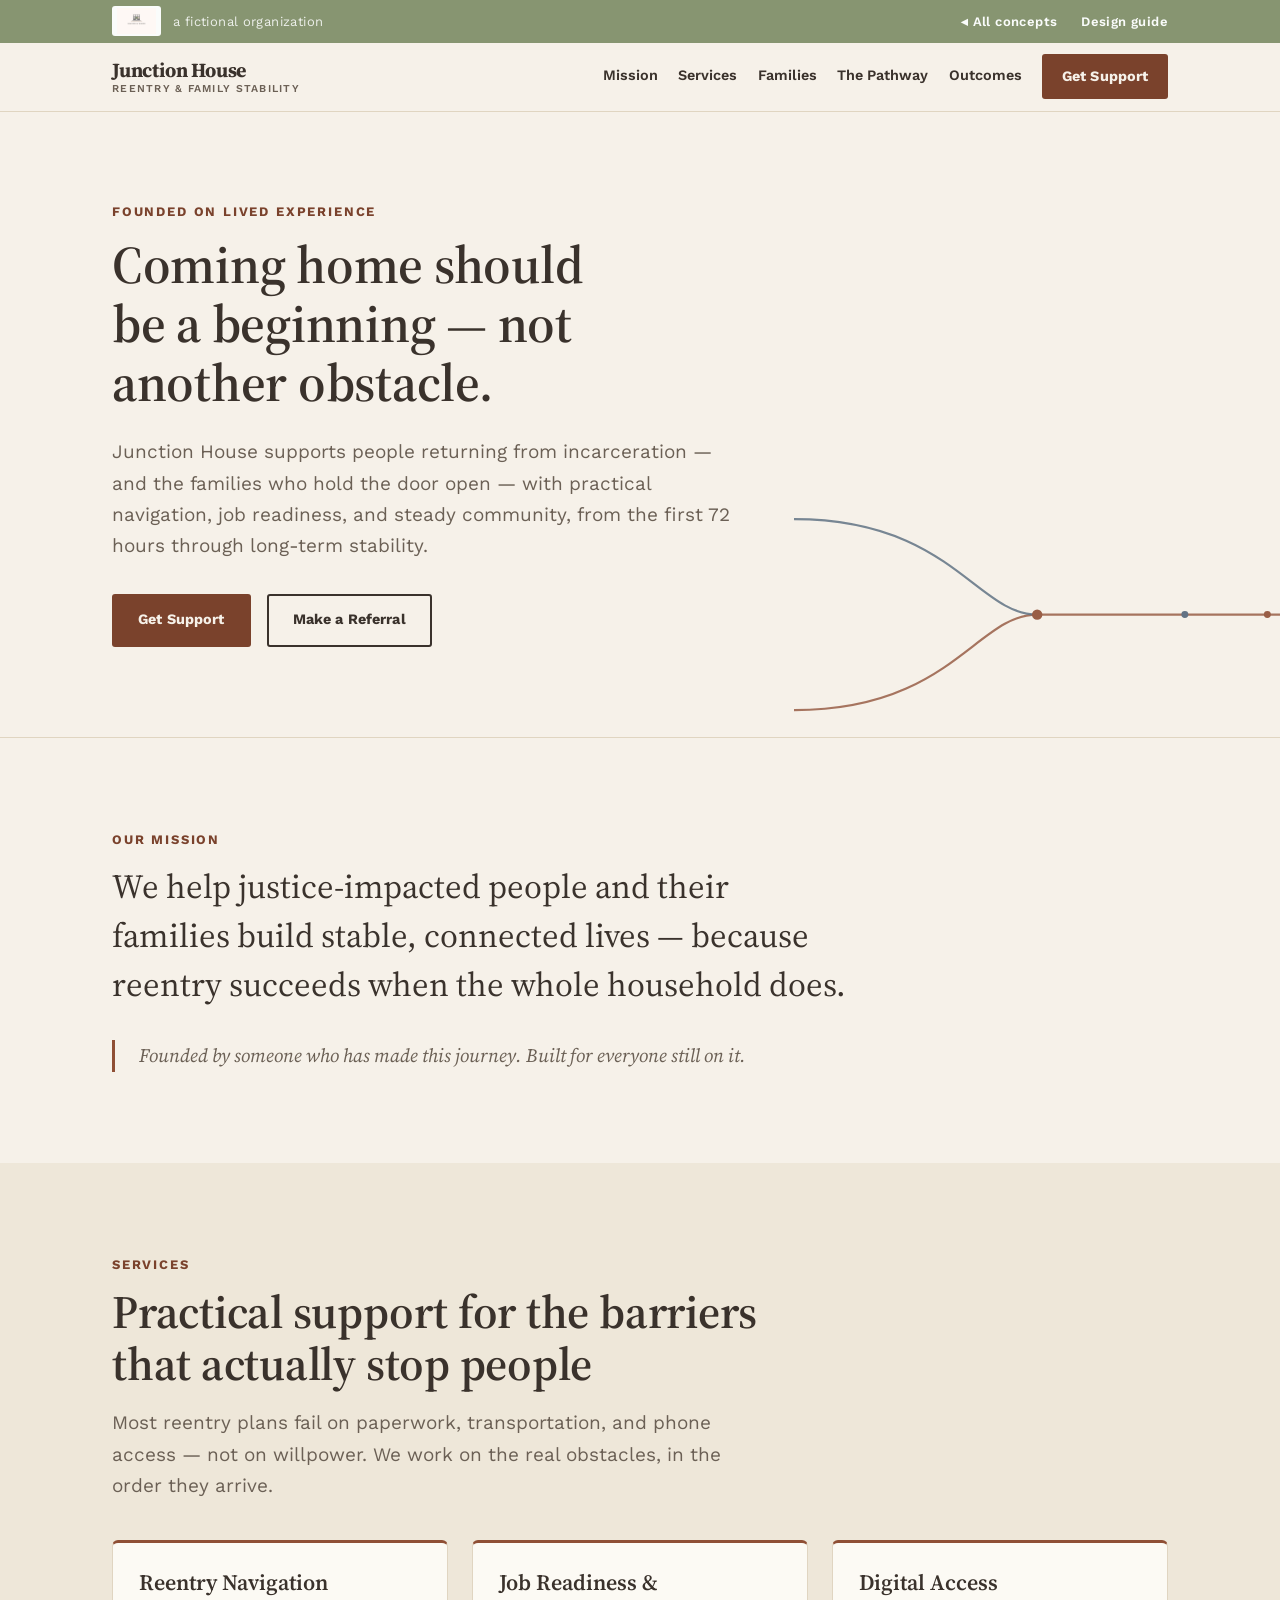
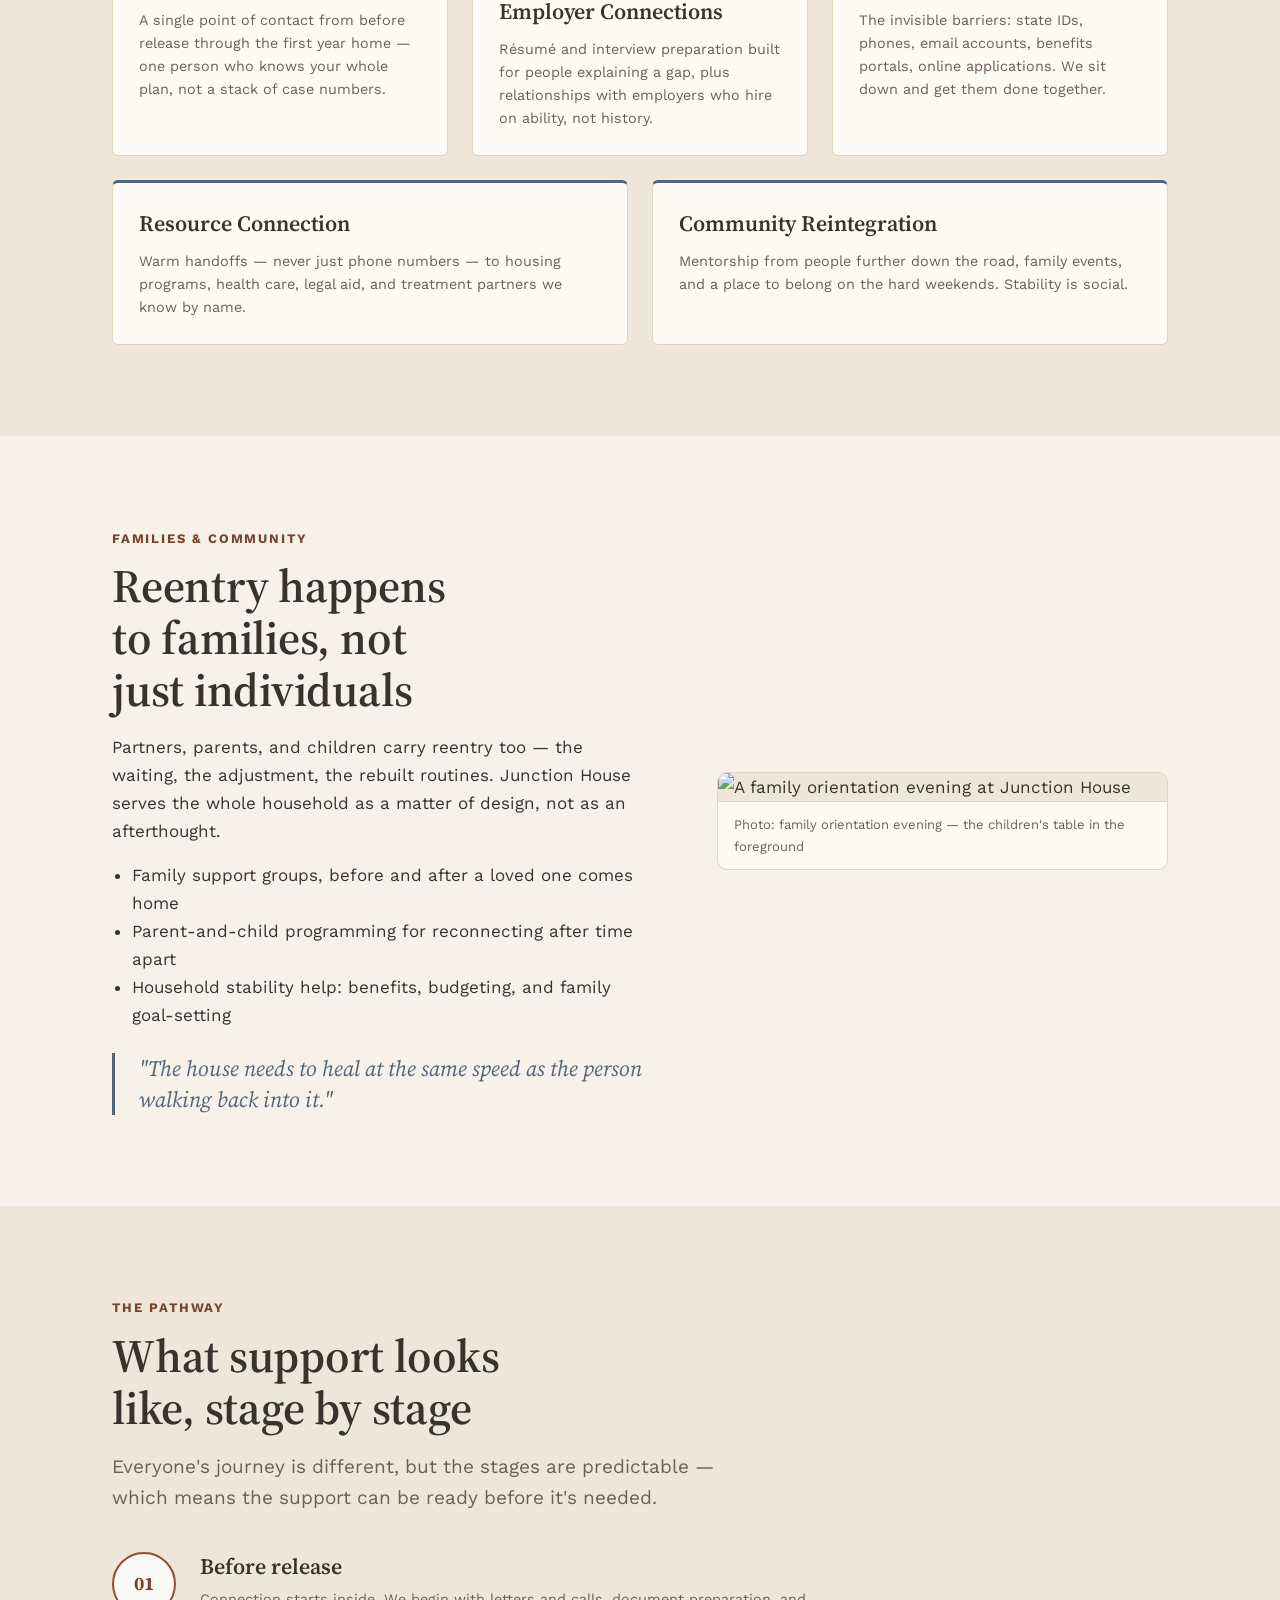
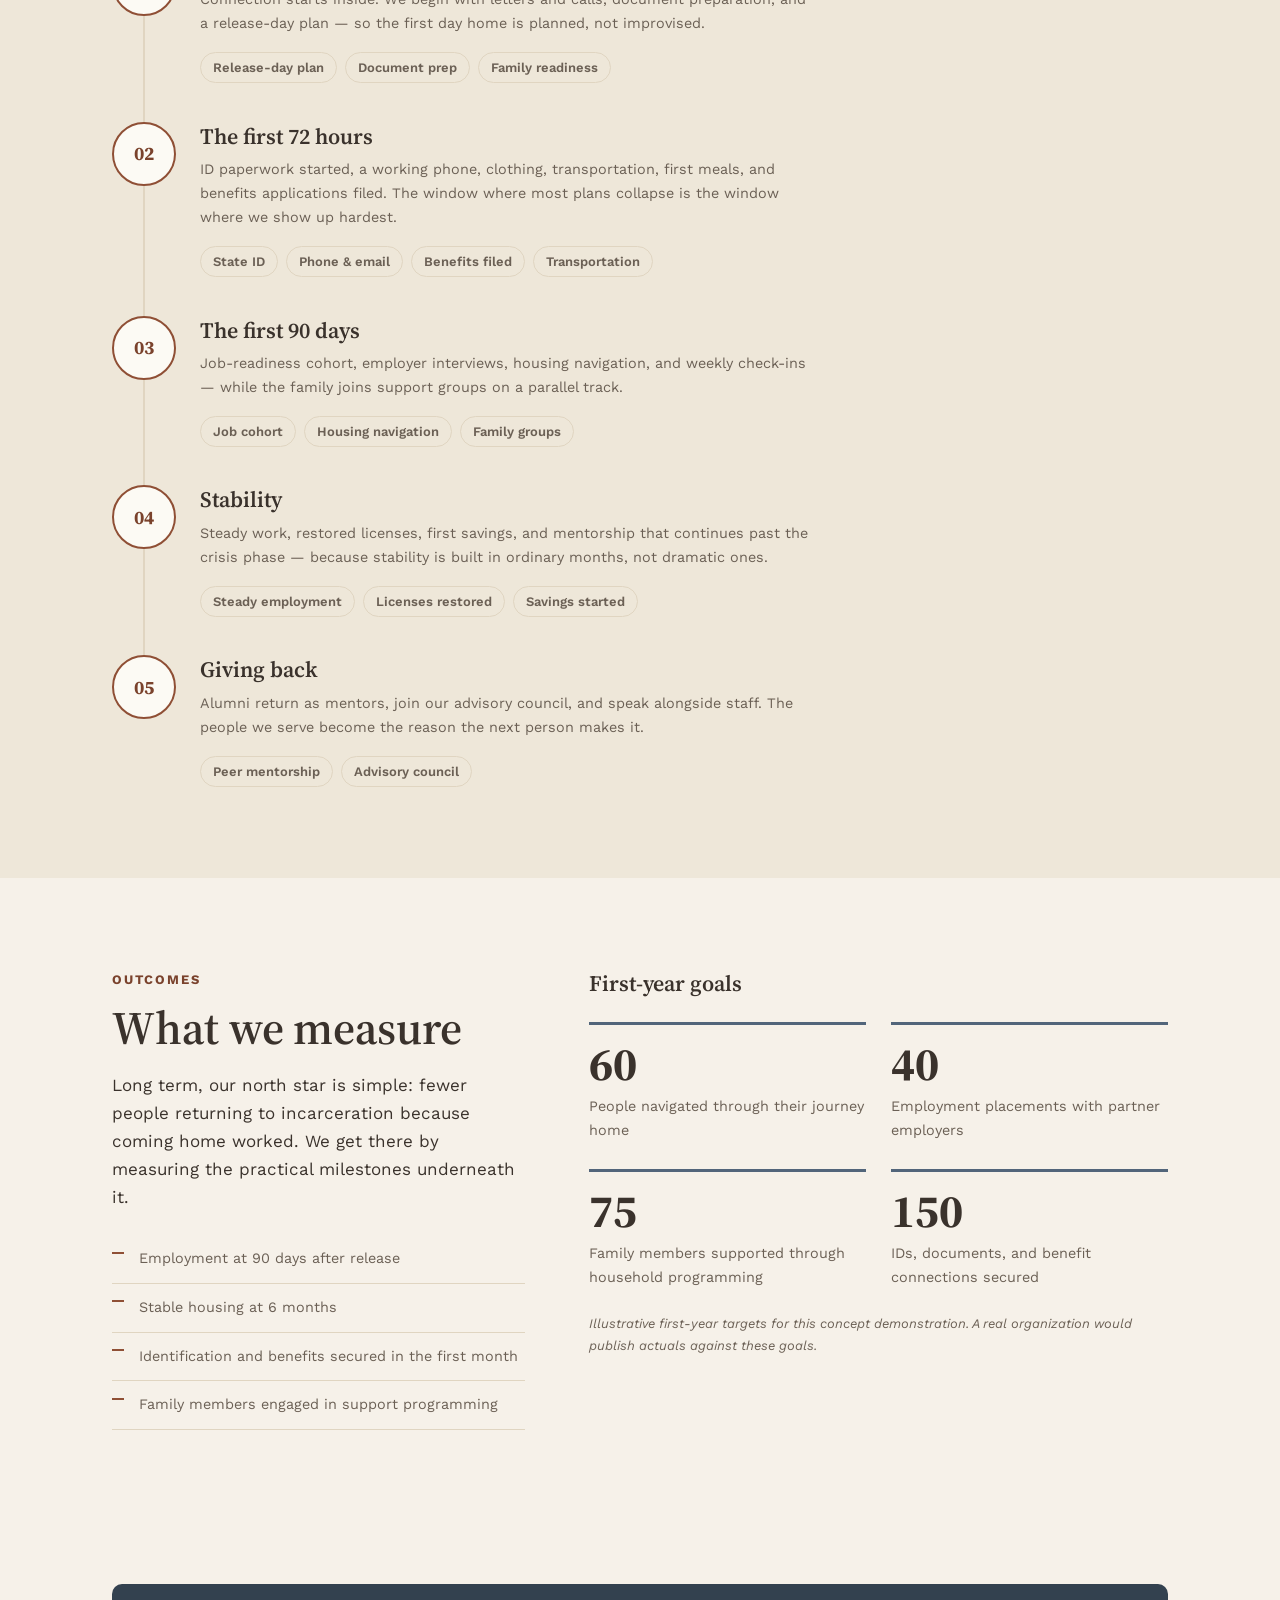
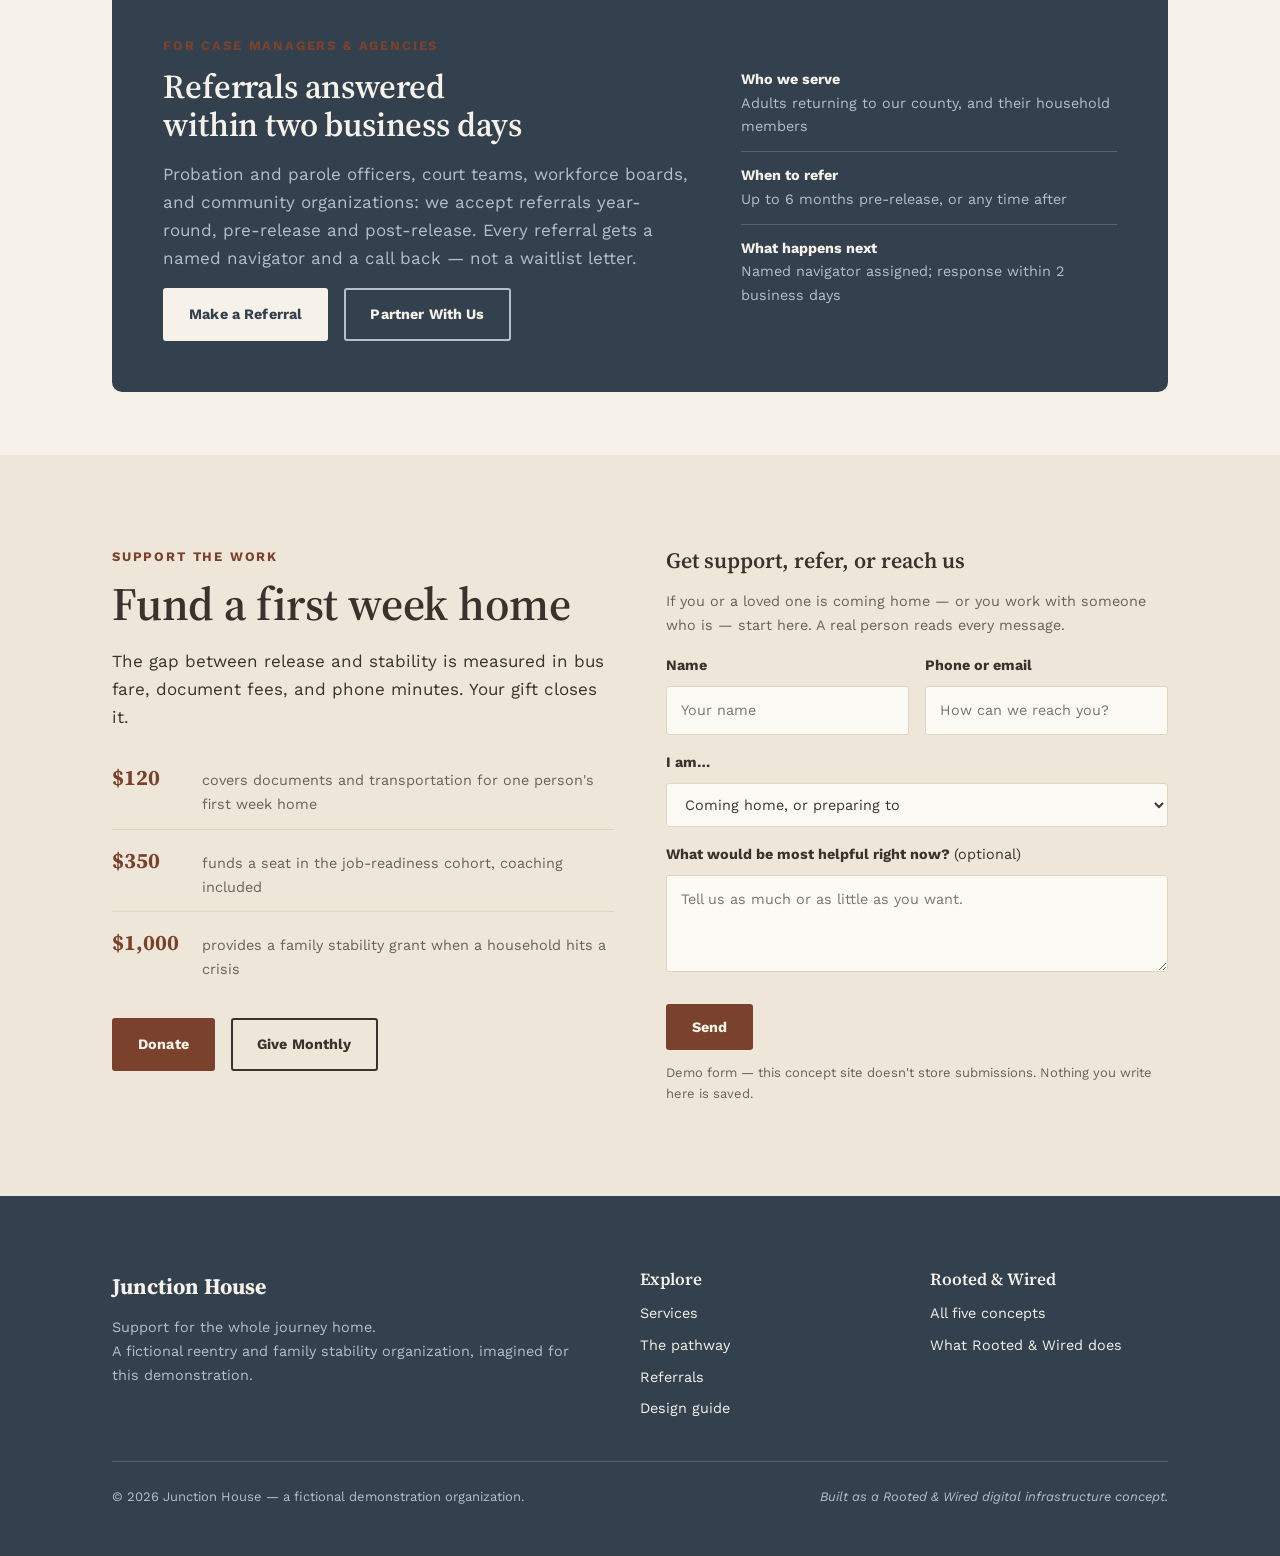
==== junction-house/index.html @ c4ca1da7 "Initial release — Rooted & Wired demo collection 11-page static demo suite: hub landing page + 5 fic" ====
﻿<!DOCTYPE html>
<html lang="en">
<head>
<meta charset="UTF-8">
<meta name="viewport" content="width=device-width, initial-scale=1.0">
<title>Junction House — Support for the whole journey home</title>
<meta name="description" content="Reentry navigation, job readiness, and family stability support for justice-impacted people and the families who hold the door open. A Rooted & Wired digital infrastructure concept.">
<link rel="preconnect" href="https://fonts.googleapis.com">
<link rel="preconnect" href="https://fonts.gstatic.com" crossorigin>
<link href="https://fonts.googleapis.com/css2?family=Source+Serif+4:ital,opsz,wght@0,8..60,400;0,8..60,600;0,8..60,700;1,8..60,400&family=Work+Sans:wght@400;600;700&display=swap" rel="stylesheet">
<link rel="stylesheet" href="../shared/tokens.css">
<link rel="stylesheet" href="../shared/base.css">
<link rel="stylesheet" href="theme.css">
<noscript><style>[data-reveal]{opacity:1;transform:none}</style></noscript>
</head>
<body id="top">
<a class="skip-link" href="#main">Skip to content</a>

<div class="demo-strip">
  <div class="container">
    <span class="demo-strip__brand"><img src="../shared/rw-logo.png" alt="Rooted &amp; Wired" class="demo-strip__logo"> a fictional organization</span>
    <span class="demo-strip__links">
      <a href="../index.html">◂ All concepts</a>
      <a href="guide.html">Design guide</a>
    </span>
  </div>
</div>

<header class="site-header">
  <div class="container">
    <a class="brand" href="#top">Junction House<small>Reentry &amp; Family Stability</small></a>
    <button class="nav-toggle" aria-expanded="false" aria-controls="site-nav">Menu</button>
    <nav class="site-nav" id="site-nav" aria-label="Primary">
      <a href="#mission">Mission</a>
      <a href="#services">Services</a>
      <a href="#families">Families</a>
      <a href="#pathway">The Pathway</a>
      <a href="#outcomes">Outcomes</a>
      <a class="btn btn--primary btn--sm" href="#support">Get Support</a>
    </nav>
  </div>
</header>

<main id="main">

  <!-- ============ HERO ============ -->
  <section class="jh-hero">
    <svg class="jh-hero__paths" viewBox="0 0 560 280" fill="none" aria-hidden="true">
      <path d="M 0 250 C 180 250 210 140 280 140 L 560 140" stroke="#8F4F35" stroke-width="2.5" opacity=".85"/>
      <path d="M 0 30 C 180 30 210 140 280 140" stroke="#52657A" stroke-width="2.5" opacity=".85"/>
      <circle cx="280" cy="140" r="6" fill="#8F4F35"/>
      <circle cx="450" cy="140" r="4" fill="#52657A"/>
      <circle cx="545" cy="140" r="4" fill="#8F4F35"/>
    </svg>
    <div class="container">
      <div class="jh-hero__inner">
        <span class="eyebrow" data-reveal>Founded on lived experience</span>
        <h1 data-reveal>Coming home should be a beginning — not another obstacle.</h1>
        <p class="lede" data-reveal>Junction House supports people returning from incarceration — and the families who hold the door open — with practical navigation, job readiness, and steady community, from the first 72 hours through long-term stability.</p>
        <div class="btn-row" data-reveal>
          <a class="btn btn--primary" href="#support">Get Support</a>
          <a class="btn btn--secondary" href="#referral">Make a Referral</a>
        </div>
      </div>
    </div>
  </section>

  <!-- ============ MISSION ============ -->
  <section class="section" id="mission">
    <div class="container">
      <div class="jh-mission">
        <span class="eyebrow" data-reveal>Our Mission</span>
        <p class="statement" data-reveal>We help justice-impacted people and their families build stable, connected lives — because reentry succeeds when the whole household does.</p>
        <p class="jh-founder-line" data-reveal>Founded by someone who has made this journey. Built for everyone still on it.</p>
      </div>
    </div>
  </section>

  <!-- ============ SERVICES ============ -->
  <section class="section section--alt" id="services">
    <div class="container">
      <div class="section-head">
        <span class="eyebrow" data-reveal>Services</span>
        <h2 data-reveal>Practical support for the barriers that actually stop people</h2>
        <p class="lede" data-reveal>Most reentry plans fail on paperwork, transportation, and phone access — not on willpower. We work on the real obstacles, in the order they arrive.</p>
      </div>
      <div class="jh-services" data-reveal-stagger>
        <div class="card" data-reveal>
          <h3>Reentry Navigation</h3>
          <p>A single point of contact from before release through the first year home — one person who knows your whole plan, not a stack of case numbers.</p>
        </div>
        <div class="card" data-reveal>
          <h3>Job Readiness &amp; Employer Connections</h3>
          <p>Résumé and interview preparation built for people explaining a gap, plus relationships with employers who hire on ability, not history.</p>
        </div>
        <div class="card" data-reveal>
          <h3>Digital Access</h3>
          <p>The invisible barriers: state IDs, phones, email accounts, benefits portals, online applications. We sit down and get them done together.</p>
        </div>
        <div class="card" data-reveal>
          <h3>Resource Connection</h3>
          <p>Warm handoffs — never just phone numbers — to housing programs, health care, legal aid, and treatment partners we know by name.</p>
        </div>
        <div class="card" data-reveal>
          <h3>Community Reintegration</h3>
          <p>Mentorship from people further down the road, family events, and a place to belong on the hard weekends. Stability is social.</p>
        </div>
      </div>
    </div>
  </section>

  <!-- ============ FAMILIES ============ -->
  <section class="section" id="families">
    <div class="container">
      <div class="jh-family">
        <div data-reveal>
          <span class="eyebrow">Families &amp; Community</span>
          <h2>Reentry happens to families, not just individuals</h2>
          <p>Partners, parents, and children carry reentry too — the waiting, the adjustment, the rebuilt routines. Junction House serves the whole household as a matter of design, not as an afterthought.</p>
          <ul>
            <li>Family support groups, before and after a loved one comes home</li>
            <li>Parent-and-child programming for reconnecting after time apart</li>
            <li>Household stability help: benefits, budgeting, and family goal-setting</li>
          </ul>
          <blockquote>"The house needs to heal at the same speed as the person walking back into it."</blockquote>
        </div>
        <figure class="ph" data-reveal>
          <img src="https://images.unsplash.com/photo-1529156069898-49953e39b3ac?auto=format&fit=crop&w=540&h=400&q=80"
               alt="A family orientation evening at Junction House"
               class="ph__img"
               loading="lazy">
          <figcaption>Photo: family orientation evening — the children's table in the foreground</figcaption>
        </figure>
      </div>
    </div>
  </section>

  <!-- ============ THE PATHWAY ============ -->
  <section class="section section--alt" id="pathway">
    <div class="container">
      <div class="section-head">
        <span class="eyebrow" data-reveal>The Pathway</span>
        <h2 data-reveal>What support looks like, stage by stage</h2>
        <p class="lede" data-reveal>Everyone's journey is different, but the stages are predictable — which means the support can be ready before it's needed.</p>
      </div>
      <ol class="jh-pathway">
        <li class="jh-stage" data-reveal>
          <span class="jh-stage__marker" aria-hidden="true"></span>
          <div class="jh-stage__body">
            <h3>Before release</h3>
            <p>Connection starts inside. We begin with letters and calls, document preparation, and a release-day plan — so the first day home is planned, not improvised.</p>
            <div class="jh-stage__tags"><span>Release-day plan</span><span>Document prep</span><span>Family readiness</span></div>
          </div>
        </li>
        <li class="jh-stage" data-reveal>
          <span class="jh-stage__marker" aria-hidden="true"></span>
          <div class="jh-stage__body">
            <h3>The first 72 hours</h3>
            <p>ID paperwork started, a working phone, clothing, transportation, first meals, and benefits applications filed. The window where most plans collapse is the window where we show up hardest.</p>
            <div class="jh-stage__tags"><span>State ID</span><span>Phone &amp; email</span><span>Benefits filed</span><span>Transportation</span></div>
          </div>
        </li>
        <li class="jh-stage" data-reveal>
          <span class="jh-stage__marker" aria-hidden="true"></span>
          <div class="jh-stage__body">
            <h3>The first 90 days</h3>
            <p>Job-readiness cohort, employer interviews, housing navigation, and weekly check-ins — while the family joins support groups on a parallel track.</p>
            <div class="jh-stage__tags"><span>Job cohort</span><span>Housing navigation</span><span>Family groups</span></div>
          </div>
        </li>
        <li class="jh-stage" data-reveal>
          <span class="jh-stage__marker" aria-hidden="true"></span>
          <div class="jh-stage__body">
            <h3>Stability</h3>
            <p>Steady work, restored licenses, first savings, and mentorship that continues past the crisis phase — because stability is built in ordinary months, not dramatic ones.</p>
            <div class="jh-stage__tags"><span>Steady employment</span><span>Licenses restored</span><span>Savings started</span></div>
          </div>
        </li>
        <li class="jh-stage" data-reveal>
          <span class="jh-stage__marker" aria-hidden="true"></span>
          <div class="jh-stage__body">
            <h3>Giving back</h3>
            <p>Alumni return as mentors, join our advisory council, and speak alongside staff. The people we serve become the reason the next person makes it.</p>
            <div class="jh-stage__tags"><span>Peer mentorship</span><span>Advisory council</span></div>
          </div>
        </li>
      </ol>
    </div>
  </section>

  <!-- ============ OUTCOMES ============ -->
  <section class="section" id="outcomes">
    <div class="container">
      <div class="jh-outcomes">
        <div data-reveal>
          <span class="eyebrow">Outcomes</span>
          <h2>What we measure</h2>
          <p>Long term, our north star is simple: fewer people returning to incarceration because coming home worked. We get there by measuring the practical milestones underneath it.</p>
          <ul class="jh-measure">
            <li>Employment at 90 days after release</li>
            <li>Stable housing at 6 months</li>
            <li>Identification and benefits secured in the first month</li>
            <li>Family members engaged in support programming</li>
          </ul>
        </div>
        <div>
          <h3 style="margin-bottom: var(--s-5);" data-reveal>First-year goals</h3>
          <div class="grid grid--2" data-reveal-stagger>
            <div class="stat" data-reveal>
              <span class="stat__value"><span data-count="60">0</span></span>
              <p class="stat__label">People navigated through their journey home</p>
            </div>
            <div class="stat" data-reveal>
              <span class="stat__value"><span data-count="40">0</span></span>
              <p class="stat__label">Employment placements with partner employers</p>
            </div>
            <div class="stat" data-reveal>
              <span class="stat__value"><span data-count="75">0</span></span>
              <p class="stat__label">Family members supported through household programming</p>
            </div>
            <div class="stat" data-reveal>
              <span class="stat__value"><span data-count="150">0</span></span>
              <p class="stat__label">IDs, documents, and benefit connections secured</p>
            </div>
          </div>
          <p class="data-note" style="margin-top: var(--s-5);" data-reveal>Illustrative first-year targets for this concept demonstration. A real organization would publish actuals against these goals.</p>
        </div>
      </div>
    </div>
  </section>

  <!-- ============ REFERRAL ============ -->
  <section class="section section--tight" id="referral">
    <div class="container">
      <div class="jh-referral" data-reveal>
        <div>
          <span class="eyebrow">For Case Managers &amp; Agencies</span>
          <h2>Referrals answered within two business days</h2>
          <p>Probation and parole officers, court teams, workforce boards, and community organizations: we accept referrals year-round, pre-release and post-release. Every referral gets a named navigator and a call back — not a waitlist letter.</p>
          <div class="btn-row">
            <a class="btn btn--on-deep" href="#support">Make a Referral</a>
            <a class="btn btn--outline-deep" href="#support">Partner With Us</a>
          </div>
        </div>
        <ul class="jh-referral__facts">
          <li><strong>Who we serve</strong>Adults returning to our county, and their household members</li>
          <li><strong>When to refer</strong>Up to 6 months pre-release, or any time after</li>
          <li><strong>What happens next</strong>Named navigator assigned; response within 2 business days</li>
        </ul>
      </div>
    </div>
  </section>

  <!-- ============ DONATE + SUPPORT FORM ============ -->
  <section class="section section--alt" id="support">
    <div class="container">
      <div class="jh-donate">
        <div data-reveal>
          <span class="eyebrow">Support the Work</span>
          <h2>Fund a first week home</h2>
          <p>The gap between release and stability is measured in bus fare, document fees, and phone minutes. Your gift closes it.</p>
          <ul class="jh-anchors">
            <li><strong>$120</strong><span>covers documents and transportation for one person's first week home</span></li>
            <li><strong>$350</strong><span>funds a seat in the job-readiness cohort, coaching included</span></li>
            <li><strong>$1,000</strong><span>provides a family stability grant when a household hits a crisis</span></li>
          </ul>
          <div class="btn-row" style="margin-top: var(--s-5);">
            <a class="btn btn--primary" href="#support-form">Donate</a>
            <a class="btn btn--secondary" href="#support-form">Give Monthly</a>
          </div>
        </div>
        <div data-reveal id="support-form">
          <h3>Get support, refer, or reach us</h3>
          <p style="color: var(--ink-2); font-size: var(--fs-sm);">If you or a loved one is coming home — or you work with someone who is — start here. A real person reads every message.</p>
          <form data-demo novalidate>
            <div class="form-body">
              <div class="form-grid">
                <div class="form-field">
                  <label for="jh-name">Name</label>
                  <input type="text" id="jh-name" name="name" placeholder="Your name" required>
                </div>
                <div class="form-field">
                  <label for="jh-contact">Phone or email</label>
                  <input type="text" id="jh-contact" name="contact" placeholder="How can we reach you?" required>
                </div>
                <div class="form-field form-field--full">
                  <label for="jh-role">I am…</label>
                  <select id="jh-role" name="role">
                    <option>Coming home, or preparing to</option>
                    <option>A family member or loved one</option>
                    <option>A case manager or referral partner</option>
                    <option>A potential employer partner</option>
                    <option>A donor or supporter</option>
                  </select>
                </div>
                <div class="form-field form-field--full">
                  <label for="jh-msg">What would be most helpful right now? <span style="font-weight:400;">(optional)</span></label>
                  <textarea id="jh-msg" name="message" rows="3" placeholder="Tell us as much or as little as you want."></textarea>
                </div>
              </div>
              <div class="btn-row" style="margin-top: var(--s-5);">
                <button class="btn btn--primary" type="submit">Send</button>
              </div>
              <p class="form-note">Demo form — this concept site doesn't store submissions. Nothing you write here is saved.</p>
            </div>
            <div class="form-success" hidden>Received. A navigator will reach out within two business days. <em>(Demo confirmation — nothing was stored.)</em></div>
          </form>
        </div>
      </div>
    </div>
  </section>

</main>

<footer class="site-footer">
  <div class="container">
    <div class="footer-grid">
      <div>
        <p class="footer-brand">Junction House</p>
        <p>Support for the whole journey home.<br>A fictional reentry and family stability organization, imagined for this demonstration.</p>
      </div>
      <div>
        <h4>Explore</h4>
        <ul>
          <li><a href="#services">Services</a></li>
          <li><a href="#pathway">The pathway</a></li>
          <li><a href="#referral">Referrals</a></li>
          <li><a href="guide.html">Design guide</a></li>
        </ul>
      </div>
      <div>
        <h4>Rooted &amp; Wired</h4>
        <ul>
          <li><a href="../index.html">All five concepts</a></li>
          <li><a href="../index.html#what-we-do">What Rooted &amp; Wired does</a></li>
        </ul>
      </div>
    </div>
    <div class="footer-base">
      <p>© 2026 Junction House — a fictional demonstration organization.</p>
      <p class="concept-note">Built as a Rooted &amp; Wired digital infrastructure concept.</p>
    </div>
  </div>
</footer>

<script src="../shared/site.js"></script>
</body>
</html>
---- shared/tokens.css ----
/* ============================================================
   Rooted & Wired — shared structural tokens
   Identical across all six sites. Color + font identity lives
   in each site's theme.css as semantic custom properties.
   ============================================================ */

:root {
  /* Spacing scale */
  --s-1: 0.25rem;
  --s-2: 0.5rem;
  --s-3: 0.75rem;
  --s-4: 1rem;
  --s-5: 1.5rem;
  --s-6: 2rem;
  --s-7: 3rem;
  --s-8: 4.5rem;
  --s-9: 6rem;
  --s-10: 8rem;

  /* Type scale */
  --fs-xs: 0.8125rem;
  --fs-sm: 0.9rem;
  --fs-base: 1.0625rem;
  --fs-md: 1.1875rem;
  --fs-lg: 1.375rem;
  --fs-xl: clamp(1.55rem, 1.2rem + 1.4vw, 2.1rem);
  --fs-2xl: clamp(1.9rem, 1.35rem + 2.2vw, 2.9rem);
  --fs-hero: clamp(2.3rem, 1.5rem + 3.4vw, 3.9rem);

  --lh-tight: 1.12;
  --lh-snug: 1.3;
  --lh-body: 1.65;

  /* Layout */
  --container: 71rem;
  --container-narrow: 46rem;
  --gutter: clamp(1.25rem, 4vw, 2.5rem);

  /* Motion */
  --dur-fast: 180ms;
  --dur-reveal: 420ms;
  --dur-slow: 700ms;
  --ease-out: cubic-bezier(0.22, 0.61, 0.36, 1);

  /* Elevation */
  --shadow-1: 0 1px 2px rgba(22, 19, 16, 0.05), 0 4px 14px rgba(22, 19, 16, 0.05);
  --shadow-2: 0 2px 4px rgba(22, 19, 16, 0.06), 0 14px 34px rgba(22, 19, 16, 0.10);

  /* Defaults a theme may override */
  --radius-sm: 4px;
  --radius: 8px;
  --radius-lg: 14px;
}
---- shared/base.css ----
/* ============================================================
   Rooted & Wired — shared base styles
   Consumes only semantic tokens defined in each site's theme.css:

   --ground        page background
   --ground-2      alternate section background
   --panel         card / panel background
   --ink           primary text
   --ink-2         muted text
   --accent        brand accent (large elements only)
   --accent-ink    AA-safe accent for small text & links
   --accent-soft   pale accent tint (chips, callouts)
   --deep          dark band background
   --deep-ink      text on dark band
   --deep-ink-2    muted text on dark band
   --line          hairline rules & borders
   --font-display  headline family
   --font-body     body family
   ============================================================ */

*,
*::before,
*::after {
  box-sizing: border-box;
}

html {
  scroll-behavior: smooth;
  -webkit-text-size-adjust: 100%;
}

body {
  margin: 0;
  background: var(--ground);
  color: var(--ink);
  font-family: var(--font-body);
  font-size: var(--fs-base);
  line-height: var(--lh-body);
  text-rendering: optimizeLegibility;
  -webkit-font-smoothing: antialiased;
}

img,
svg {
  max-width: 100%;
  height: auto;
  display: block;
}

h1, h2, h3, h4 {
  font-family: var(--font-display);
  line-height: var(--lh-tight);
  margin: 0 0 var(--s-4);
  color: var(--ink);
  font-weight: 600;
  text-wrap: balance;
}

h1 { font-size: var(--fs-hero); }
h2 { font-size: var(--fs-2xl); }
h3 { font-size: var(--fs-lg); line-height: var(--lh-snug); }
h4 { font-size: var(--fs-md); line-height: var(--lh-snug); }

p {
  margin: 0 0 var(--s-4);
}

p:last-child {
  margin-bottom: 0;
}

a {
  color: var(--accent-ink);
  text-decoration-thickness: 1px;
  text-underline-offset: 3px;
}

a:hover {
  text-decoration-thickness: 2px;
}

ul, ol {
  margin: 0 0 var(--s-4);
  padding-left: 1.2em;
}

:focus-visible {
  outline: 2px solid var(--accent-ink);
  outline-offset: 3px;
  border-radius: 2px;
}

::selection {
  background: var(--accent-soft);
}

/* ---------- Layout utilities ---------- */

.container {
  max-width: var(--container);
  margin-inline: auto;
  padding-inline: var(--gutter);
}

.container--narrow {
  max-width: var(--container-narrow);
}

.section {
  padding-block: clamp(3.5rem, 4vw + 2.5rem, 6.5rem);
}

.section--tight {
  padding-block: clamp(2.5rem, 3vw + 1.5rem, 4.5rem);
}

.section--alt {
  background: var(--ground-2);
}

.section--deep {
  background: var(--deep);
  color: var(--deep-ink);
}

.section--deep h2,
.section--deep h3,
.section--deep h4 {
  color: var(--deep-ink);
}

.section--deep p {
  color: var(--deep-ink-2);
}

.section--deep a {
  color: var(--deep-ink);
}

.section-head {
  max-width: 44rem;
  margin-bottom: clamp(1.75rem, 3vw, 3rem);
}

.section-head--center {
  margin-inline: auto;
  text-align: center;
}

.eyebrow {
  display: block;
  font-family: var(--font-body);
  font-size: var(--fs-xs);
  font-weight: 700;
  letter-spacing: 0.14em;
  text-transform: uppercase;
  color: var(--accent-ink);
  margin-bottom: var(--s-3);
}

.section--deep .eyebrow {
  color: var(--deep-ink-2);
}

.lede {
  font-size: var(--fs-md);
  color: var(--ink-2);
  max-width: 40rem;
}

.grid {
  display: grid;
  gap: clamp(1rem, 2vw, 1.75rem);
}

.grid--2 { grid-template-columns: repeat(2, 1fr); }
.grid--3 { grid-template-columns: repeat(3, 1fr); }
.grid--4 { grid-template-columns: repeat(4, 1fr); }

@media (max-width: 60rem) {
  .grid--3, .grid--4 { grid-template-columns: repeat(2, 1fr); }
}

@media (max-width: 40rem) {
  .grid--2, .grid--3, .grid--4 { grid-template-columns: 1fr; }
}

/* ---------- Skip link ---------- */

.skip-link {
  position: absolute;
  left: -9999px;
  top: 0;
  background: var(--deep);
  color: var(--deep-ink);
  padding: var(--s-3) var(--s-5);
  z-index: 100;
  border-radius: 0 0 var(--radius) 0;
}

.skip-link:focus {
  left: 0;
}

/* ---------- Demo strip (R&W concept banner) ---------- */

.demo-strip {
  background: #879571;
  color: rgba(250, 252, 251, 0.88);
  font-size: var(--fs-xs);
  letter-spacing: 0.03em;
}

.demo-strip .container {
  display: flex;
  justify-content: space-between;
  align-items: center;
  gap: var(--s-4);
  min-height: 2.4rem;
  flex-wrap: wrap;
  padding-block: 0.4rem;
}

.demo-strip a {
  color: #fafcfb;
  text-decoration: none;
  font-weight: 600;
}

.demo-strip a:hover {
  text-decoration: underline;
}

.demo-strip__links {
  display: flex;
  gap: var(--s-5);
}

.demo-strip__brand {
  display: flex;
  align-items: center;
  gap: var(--s-3);
}

.demo-strip__logo {
  height: 30px;
  width: auto;
  border-radius: 3px;
  padding: 2px 5px;
  background: #fafcfb;
  display: block;
  flex-shrink: 0;
}

/* ---------- Header ---------- */

.site-header {
  position: sticky;
  top: 0;
  z-index: 50;
  background: color-mix(in srgb, var(--ground) 88%, transparent);
  backdrop-filter: blur(10px);
  -webkit-backdrop-filter: blur(10px);
  border-bottom: 1px solid var(--line);
}

.site-header .container {
  display: flex;
  align-items: center;
  justify-content: space-between;
  gap: var(--s-5);
  min-height: 4.25rem;
}

.brand {
  font-family: var(--font-display);
  font-weight: 700;
  font-size: 1.25rem;
  color: var(--ink);
  text-decoration: none;
  line-height: 1.1;
  letter-spacing: -0.01em;
}

.brand small {
  display: block;
  font-family: var(--font-body);
  font-size: 0.66rem;
  font-weight: 600;
  letter-spacing: 0.12em;
  text-transform: uppercase;
  color: var(--ink-2);
  margin-top: 2px;
}

.site-nav {
  display: flex;
  align-items: center;
  gap: clamp(0.9rem, 1.6vw, 1.6rem);
}

.site-nav > a:not(.btn) {
  color: var(--ink);
  text-decoration: none;
  font-size: var(--fs-sm);
  font-weight: 600;
  padding: var(--s-2) 0;
  border-bottom: 2px solid transparent;
}

.site-nav > a:not(.btn):hover {
  border-bottom-color: var(--accent);
}

.nav-toggle {
  display: none;
  background: none;
  border: 1px solid var(--line);
  border-radius: var(--radius-sm);
  color: var(--ink);
  font: inherit;
  font-size: var(--fs-sm);
  font-weight: 600;
  padding: var(--s-2) var(--s-4);
  cursor: pointer;
}

@media (max-width: 56rem) {
  .nav-toggle { display: inline-block; }

  .site-nav {
    display: none;
    position: absolute;
    top: 100%;
    left: 0;
    right: 0;
    flex-direction: column;
    align-items: stretch;
    gap: 0;
    background: var(--ground);
    border-bottom: 1px solid var(--line);
    padding: var(--s-4) var(--gutter) var(--s-6);
    box-shadow: var(--shadow-2);
  }

  .site-nav.is-open { display: flex; }

  .site-nav > a:not(.btn) {
    padding: var(--s-3) 0;
    border-bottom: 1px solid var(--line);
    font-size: var(--fs-base);
  }

  .site-nav > .btn {
    margin-top: var(--s-4);
    text-align: center;
  }
}

/* Simple nav variant (guide pages): always visible, no toggle */
.site-nav.site-nav--simple {
  display: flex;
  position: static;
  flex-direction: row;
  align-items: center;
  gap: clamp(0.9rem, 1.6vw, 1.6rem);
  background: transparent;
  border: 0;
  box-shadow: none;
  padding: 0;
}

.site-nav.site-nav--simple > a:not(.btn) {
  border-bottom: 2px solid transparent;
  font-size: var(--fs-sm);
  padding: var(--s-2) 0;
}

.site-nav.site-nav--simple > a:not(.btn):hover {
  border-bottom-color: var(--accent);
}

/* ---------- Buttons ---------- */

.btn {
  display: inline-block;
  font-family: var(--font-body);
  font-size: var(--fs-sm);
  font-weight: 700;
  letter-spacing: 0.01em;
  text-decoration: none;
  border-radius: var(--radius-sm);
  padding: 0.8rem 1.5rem;
  border: 2px solid transparent;
  cursor: pointer;
  transition: transform var(--dur-fast) var(--ease-out),
              box-shadow var(--dur-fast) var(--ease-out),
              background-color var(--dur-fast) var(--ease-out),
              color var(--dur-fast) var(--ease-out);
}

.btn:hover {
  transform: translateY(-1px);
  box-shadow: var(--shadow-1);
}

.btn:active {
  transform: translateY(0);
}

.btn--primary {
  background: var(--accent-ink);
  color: var(--ground);
}

.btn--primary:hover {
  background: var(--ink);
}

.btn--secondary {
  background: transparent;
  color: var(--ink);
  border-color: currentColor;
}

.btn--on-deep {
  background: var(--deep-ink);
  color: var(--deep);
}

.btn--outline-deep {
  background: transparent;
  color: var(--deep-ink);
  border-color: var(--deep-ink-2);
}

.btn--sm {
  padding: 0.55rem 1.1rem;
}

/* ---------- Cards ---------- */

.card {
  background: var(--panel);
  border: 1px solid var(--line);
  border-radius: var(--radius-lg);
  padding: clamp(1.4rem, 2vw, 2rem);
}

.card h3 {
  margin-bottom: var(--s-3);
}

.card p {
  color: var(--ink-2);
  font-size: var(--fs-sm);
  line-height: 1.6;
}

.card--lift {
  transition: transform var(--dur-fast) var(--ease-out),
              box-shadow var(--dur-fast) var(--ease-out);
}

.card--lift:hover {
  transform: translateY(-3px);
  box-shadow: var(--shadow-2);
}

/* ---------- Stats / indicators ---------- */

.stat {
  border-top: 3px solid var(--accent);
  padding-top: var(--s-4);
}

.stat__value {
  font-family: var(--font-display);
  font-size: var(--fs-2xl);
  font-weight: 700;
  line-height: 1;
  color: var(--ink);
  display: block;
  margin-bottom: var(--s-2);
  font-variant-numeric: tabular-nums;
}

.stat__label {
  font-size: var(--fs-sm);
  color: var(--ink-2);
  margin: 0;
}

.data-note {
  font-size: var(--fs-xs);
  color: var(--ink-2);
  font-style: italic;
}

/* ---------- Takeaway blocks ---------- */

.takeaway {
  border-left: 3px solid var(--accent);
  padding-left: var(--s-5);
}

.takeaway h3 {
  font-size: var(--fs-md);
  margin-bottom: var(--s-2);
}

.takeaway p {
  color: var(--ink-2);
  font-size: var(--fs-sm);
  margin: 0;
}

/* ---------- Chips ---------- */

.chip {
  display: inline-block;
  background: var(--accent-soft);
  color: var(--ink);
  font-size: var(--fs-xs);
  font-weight: 700;
  letter-spacing: 0.06em;
  text-transform: uppercase;
  border-radius: 999px;
  padding: 0.3rem 0.85rem;
}

/* ---------- Image placeholders (art-directed) ---------- */

.ph {
  margin: 0;
  border-radius: var(--radius-lg);
  overflow: hidden;
  border: 1px solid var(--line);
  background: var(--ground-2);
}

.ph__art {
  aspect-ratio: 4 / 3;
  display: grid;
  place-items: center;
  background:
    linear-gradient(150deg,
      var(--accent-soft) 0%,
      color-mix(in srgb, var(--accent) 26%, var(--ground-2)) 100%);
}

.ph__art--wide { aspect-ratio: 16 / 9; }
.ph__art--tall { aspect-ratio: 3 / 4; }

.ph__art svg {
  width: 44%;
  max-width: 200px;
  opacity: 0.85;
}

.ph figcaption {
  font-size: var(--fs-xs);
  color: var(--ink-2);
  padding: var(--s-3) var(--s-4);
  border-top: 1px solid var(--line);
  background: var(--panel);
}

/* Real photo replacements */
.ph__img {
  width: 100%;
  display: block;
  object-fit: cover;
}
.ph__img--tall { aspect-ratio: 3 / 4; }
.ph__img--wide { aspect-ratio: 16 / 9; }

/* Editorial photo strips */
.photo-strip {
  display: grid;
  gap: var(--s-4);
}
.photo-strip--3 { grid-template-columns: repeat(3, 1fr); }
.photo-strip--2 { grid-template-columns: repeat(2, 1fr); }
.photo-strip img {
  width: 100%;
  object-fit: cover;
  border-radius: var(--radius);
  display: block;
}
.photo-strip--3 img { aspect-ratio: 4 / 3; }
.photo-strip--2 img { aspect-ratio: 3 / 2; }
@media (max-width: 40rem) {
  .photo-strip--3, .photo-strip--2 { grid-template-columns: 1fr; }
}

/* ---------- Forms ---------- */

.form-grid {
  display: grid;
  gap: var(--s-4);
  grid-template-columns: repeat(2, 1fr);
}

.form-grid .form-field--full {
  grid-column: 1 / -1;
}

@media (max-width: 40rem) {
  .form-grid { grid-template-columns: 1fr; }
}

.form-field label {
  display: block;
  font-size: var(--fs-sm);
  font-weight: 700;
  margin-bottom: var(--s-2);
}

.form-field input,
.form-field select,
.form-field textarea {
  width: 100%;
  font: inherit;
  font-size: var(--fs-sm);
  color: var(--ink);
  background: var(--panel);
  border: 1px solid var(--line);
  border-radius: var(--radius-sm);
  padding: 0.75rem 0.9rem;
}

.form-field input:focus,
.form-field select:focus,
.form-field textarea:focus {
  outline: 2px solid var(--accent-ink);
  outline-offset: 1px;
  border-color: var(--accent-ink);
}

.form-note {
  font-size: var(--fs-xs);
  color: var(--ink-2);
  margin-top: var(--s-3);
}

.form-success {
  border: 1px solid var(--accent);
  background: var(--accent-soft);
  color: var(--ink);
  border-radius: var(--radius);
  padding: var(--s-5);
  font-weight: 600;
}

form.is-submitted .form-body {
  display: none;
}

/* ---------- Accordion (native details) ---------- */

.faq details {
  border: 1px solid var(--line);
  border-radius: var(--radius);
  background: var(--panel);
  margin-bottom: var(--s-3);
}

.faq summary {
  cursor: pointer;
  font-weight: 700;
  font-size: var(--fs-sm);
  padding: var(--s-4) var(--s-5);
  list-style: none;
  position: relative;
  padding-right: 3rem;
}

.faq summary::-webkit-details-marker { display: none; }

.faq summary::after {
  content: "+";
  position: absolute;
  right: var(--s-5);
  top: 50%;
  transform: translateY(-50%);
  font-size: 1.3rem;
  font-weight: 400;
  color: var(--accent-ink);
}

.faq details[open] summary::after {
  content: "–";
}

.faq details > div {
  padding: 0 var(--s-5) var(--s-5);
  font-size: var(--fs-sm);
  color: var(--ink-2);
}

/* ---------- CTA band ---------- */

.cta-band {
  background: var(--deep);
  color: var(--deep-ink);
  border-radius: var(--radius-lg);
  padding: clamp(2.25rem, 4vw, 3.75rem);
}

.cta-band h2,
.cta-band h3 {
  color: var(--deep-ink);
}

.cta-band p {
  color: var(--deep-ink-2);
}

.cta-band .btn-row {
  margin-top: var(--s-5);
}

.btn-row {
  display: flex;
  gap: var(--s-4);
  flex-wrap: wrap;
}

/* ---------- Footer ---------- */

.site-footer {
  background: var(--deep);
  color: var(--deep-ink-2);
  padding-block: var(--s-8) var(--s-6);
  font-size: var(--fs-sm);
}

.site-footer h4 {
  color: var(--deep-ink);
  font-size: var(--fs-base);
  margin-bottom: var(--s-3);
}

.site-footer a {
  color: var(--deep-ink);
  text-decoration: none;
}

.site-footer a:hover {
  text-decoration: underline;
}

.footer-grid {
  display: grid;
  grid-template-columns: 2fr 1fr 1fr;
  gap: clamp(1.5rem, 4vw, 4rem);
  padding-bottom: var(--s-6);
  border-bottom: 1px solid color-mix(in srgb, var(--deep-ink) 18%, transparent);
  margin-bottom: var(--s-5);
}

@media (max-width: 48rem) {
  .footer-grid { grid-template-columns: 1fr; }
}

.footer-grid ul {
  list-style: none;
  padding: 0;
  margin: 0;
}

.footer-grid li {
  margin-bottom: var(--s-2);
}

.footer-base {
  display: flex;
  justify-content: space-between;
  gap: var(--s-4);
  flex-wrap: wrap;
  font-size: var(--fs-xs);
}

.concept-note {
  font-style: italic;
  margin: 0;
}

.footer-brand {
  font-family: var(--font-display);
  font-size: var(--fs-lg);
  font-weight: 700;
  color: var(--deep-ink);
  margin-bottom: var(--s-3);
}

/* ---------- Reveal on scroll ---------- */

[data-reveal] {
  opacity: 0;
  transform: translateY(18px);
  transition: opacity var(--dur-reveal) var(--ease-out),
              transform var(--dur-reveal) var(--ease-out);
}

[data-reveal].is-visible {
  opacity: 1;
  transform: none;
}

/* ---------- Reduced motion ---------- */

@media (prefers-reduced-motion: reduce) {
  html { scroll-behavior: auto; }

  *,
  *::before,
  *::after {
    animation-duration: 0.01ms !important;
    animation-iteration-count: 1 !important;
    transition-duration: 0.01ms !important;
  }

  [data-reveal] {
    opacity: 1;
    transform: none;
  }
}

/* ---------- Guide layout ---------- */

.guide-hero {
  padding-block: clamp(3rem, 5vw, 5rem);
  border-bottom: 1px solid var(--line);
}

.guide-hero .chip {
  margin-bottom: var(--s-4);
}

.guide-section {
  padding-block: clamp(2.5rem, 4vw, 4rem);
  border-bottom: 1px solid var(--line);
}

.guide-section:last-of-type {
  border-bottom: none;
}

.guide-section h2 {
  font-size: var(--fs-xl);
}

.guide-num {
  font-family: var(--font-body);
  font-size: var(--fs-xs);
  font-weight: 700;
  letter-spacing: 0.14em;
  color: var(--accent-ink);
  display: block;
  margin-bottom: var(--s-2);
}

.guide-grid {
  display: grid;
  grid-template-columns: 1fr 2fr;
  gap: clamp(1.5rem, 4vw, 4rem);
}

@media (max-width: 52rem) {
  .guide-grid { grid-template-columns: 1fr; }
}

.swatch-row {
  display: flex;
  gap: var(--s-3);
  flex-wrap: wrap;
  margin-block: var(--s-4);
}

.swatch {
  width: 5.4rem;
}

.swatch i {
  display: block;
  height: 3rem;
  border-radius: var(--radius-sm);
  border: 1px solid var(--line);
}

.swatch span {
  font-size: 0.7rem;
  color: var(--ink-2);
  display: block;
  margin-top: var(--s-1);
  line-height: 1.3;
}

.checklist {
  list-style: none;
  padding: 0;
}

.checklist li {
  padding-left: 1.8em;
  position: relative;
  margin-bottom: var(--s-3);
}

.checklist li::before {
  content: "✓";
  position: absolute;
  left: 0;
  color: var(--accent-ink);
  font-weight: 700;
}
---- junction-house/theme.css ----
/* ============================================================
   Junction House — theme
   Dignified · grounded · restorative · calm
   Source Serif 4 (display) + Work Sans (body)
   ============================================================ */

:root {
  --ground: #F6F1E9;
  --ground-2: #EEE7D9;
  --panel: #FCFAF4;
  --ink: #3A322C;
  --ink-2: #6B6055;
  --accent: #8F4F35;
  --accent-ink: #7A422C;
  --accent-soft: #EBD9CD;
  --deep: #33414F;
  --deep-ink: #F6F1E9;
  --deep-ink-2: #B4BFC9;
  --line: #E0D5C1;
  --slate: #52657A;

  --font-display: "Source Serif 4", Georgia, serif;
  --font-body: "Work Sans", -apple-system, "Segoe UI", sans-serif;

  --radius-sm: 3px;
  --radius: 6px;
  --radius-lg: 10px;

  /* Deliberately calmer motion and type scale */
  --dur-reveal: 600ms;
  --fs-hero: clamp(2.1rem, 1.4rem + 2.8vw, 3.3rem);
}

h1, h2 {
  font-weight: 600;
  letter-spacing: -0.005em;
}

/* ---------- Hero ---------- */

.jh-hero {
  padding-block: clamp(3.5rem, 7vw, 6.5rem);
  border-bottom: 1px solid var(--line);
  position: relative;
  overflow: hidden;
}

.jh-hero__inner {
  max-width: 44rem;
  position: relative;
  z-index: 1;
}

.jh-hero h1 {
  margin-bottom: var(--s-5);
}

.jh-hero .lede {
  margin-bottom: var(--s-6);
}

.jh-hero__paths {
  position: absolute;
  right: 0;
  bottom: 0;
  width: clamp(280px, 38vw, 560px);
  opacity: 0.9;
  pointer-events: none;
}

@media (max-width: 62rem) {
  .jh-hero__paths { display: none; }
}

/* ---------- Mission ---------- */

.jh-mission {
  max-width: 46rem;
}

.jh-mission p.statement {
  font-family: var(--font-display);
  font-size: var(--fs-xl);
  line-height: 1.45;
  color: var(--ink);
}

.jh-founder-line {
  display: flex;
  gap: var(--s-4);
  align-items: baseline;
  border-left: 3px solid var(--accent);
  padding-left: var(--s-5);
  margin-top: var(--s-6);
  color: var(--ink-2);
  font-size: var(--fs-md);
  font-style: italic;
  font-family: var(--font-display);
}

/* ---------- Services ---------- */

.jh-services {
  display: grid;
  grid-template-columns: repeat(6, 1fr);
  gap: clamp(1rem, 2vw, 1.5rem);
}

.jh-services .card {
  grid-column: span 2;
  border-radius: var(--radius);
  border-top: 3px solid var(--accent);
}

.jh-services .card:nth-child(4),
.jh-services .card:nth-child(5) {
  grid-column: span 3;
  border-top-color: var(--slate);
}

@media (max-width: 60rem) {
  .jh-services .card,
  .jh-services .card:nth-child(4),
  .jh-services .card:nth-child(5) {
    grid-column: span 3;
  }
}

@media (max-width: 40rem) {
  .jh-services .card,
  .jh-services .card:nth-child(4),
  .jh-services .card:nth-child(5) {
    grid-column: span 6;
  }
}

/* ---------- Families ---------- */

.jh-family {
  display: grid;
  grid-template-columns: 6fr 5fr;
  gap: clamp(2rem, 5vw, 5rem);
  align-items: center;
}

@media (max-width: 56rem) {
  .jh-family { grid-template-columns: 1fr; }
}

.jh-family blockquote {
  font-family: var(--font-display);
  font-style: italic;
  font-size: var(--fs-lg);
  line-height: 1.4;
  color: var(--slate);
  border-left: 3px solid var(--slate);
  margin: var(--s-5) 0 0;
  padding-left: var(--s-5);
}

/* ---------- Pathway stepper ---------- */

.jh-pathway {
  list-style: none;
  padding: 0;
  margin: 0;
  counter-reset: stage;
}

.jh-stage {
  counter-increment: stage;
  display: grid;
  grid-template-columns: 4rem 1fr;
  gap: var(--s-5);
  position: relative;
  padding-bottom: clamp(1.75rem, 3vw, 2.75rem);
}

.jh-stage:last-child {
  padding-bottom: 0;
}

/* vertical connecting line */
.jh-stage::before {
  content: "";
  position: absolute;
  left: 2rem;
  top: 4rem;
  bottom: 0;
  width: 2px;
  background: var(--line);
  transform: translateX(-50%);
}

.jh-stage:last-child::before {
  display: none;
}

.jh-stage__marker {
  width: 4rem;
  height: 4rem;
  border-radius: 50%;
  background: var(--panel);
  border: 2px solid var(--accent);
  display: grid;
  place-items: center;
  font-family: var(--font-display);
  font-size: var(--fs-md);
  font-weight: 700;
  color: var(--accent-ink);
  position: relative;
  z-index: 1;
}

.jh-stage__marker::after {
  content: counter(stage, decimal-leading-zero);
}

.jh-stage__body h3 {
  margin-bottom: var(--s-2);
}

.jh-stage__body > p {
  color: var(--ink-2);
  font-size: var(--fs-sm);
  max-width: 38rem;
}

.jh-stage__tags {
  display: flex;
  flex-wrap: wrap;
  gap: var(--s-2);
  margin-top: var(--s-3);
}

.jh-stage__tags span {
  font-size: var(--fs-xs);
  font-weight: 600;
  color: var(--ink-2);
  background: var(--ground-2);
  border: 1px solid var(--line);
  border-radius: 999px;
  padding: 0.25rem 0.75rem;
}

/* ---------- Outcomes ---------- */

.jh-outcomes {
  display: grid;
  grid-template-columns: 5fr 7fr;
  gap: clamp(2rem, 5vw, 5rem);
  align-items: start;
}

@media (max-width: 56rem) {
  .jh-outcomes { grid-template-columns: 1fr; }
}

.jh-measure {
  list-style: none;
  padding: 0;
  margin: var(--s-5) 0 0;
}

.jh-measure li {
  padding: var(--s-3) 0 var(--s-3) 1.9em;
  border-bottom: 1px solid var(--line);
  position: relative;
  font-size: var(--fs-sm);
  color: var(--ink-2);
}

.jh-measure li::before {
  content: "";
  position: absolute;
  left: 0;
  top: 1.15em;
  width: 0.85em;
  height: 2px;
  background: var(--accent);
}

.jh-outcomes .stat {
  border-top-color: var(--slate);
}

/* ---------- Referral panel ---------- */

.jh-referral {
  background: var(--deep);
  color: var(--deep-ink);
  border-radius: var(--radius-lg);
  padding: clamp(2rem, 4vw, 3.5rem);
  display: grid;
  grid-template-columns: 7fr 5fr;
  gap: clamp(2rem, 4vw, 4rem);
  align-items: center;
}

@media (max-width: 56rem) {
  .jh-referral { grid-template-columns: 1fr; }
}

.jh-referral h2 {
  color: var(--deep-ink);
  font-size: var(--fs-xl);
}

.jh-referral p {
  color: var(--deep-ink-2);
}

.jh-referral__facts {
  list-style: none;
  padding: 0;
  margin: 0;
}

.jh-referral__facts li {
  padding: var(--s-3) 0;
  border-bottom: 1px solid color-mix(in srgb, var(--deep-ink) 18%, transparent);
  font-size: var(--fs-sm);
  color: var(--deep-ink-2);
}

.jh-referral__facts li strong {
  color: var(--deep-ink);
  display: block;
}

.jh-referral__facts li:last-child {
  border-bottom: none;
}

/* ---------- Donate ---------- */

.jh-donate {
  display: grid;
  grid-template-columns: 1fr 1fr;
  gap: clamp(2rem, 4vw, 4rem);
  align-items: start;
}

@media (max-width: 52rem) {
  .jh-donate { grid-template-columns: 1fr; }
}

.jh-anchors {
  list-style: none;
  padding: 0;
  margin: 0;
}

.jh-anchors li {
  display: flex;
  gap: var(--s-4);
  align-items: baseline;
  padding-block: var(--s-3);
  border-bottom: 1px solid var(--line);
  font-size: var(--fs-sm);
  color: var(--ink-2);
}

.jh-anchors li:last-child {
  border-bottom: none;
}

.jh-anchors strong {
  font-family: var(--font-display);
  font-size: var(--fs-lg);
  min-width: 4.6rem;
  color: var(--accent-ink);
}
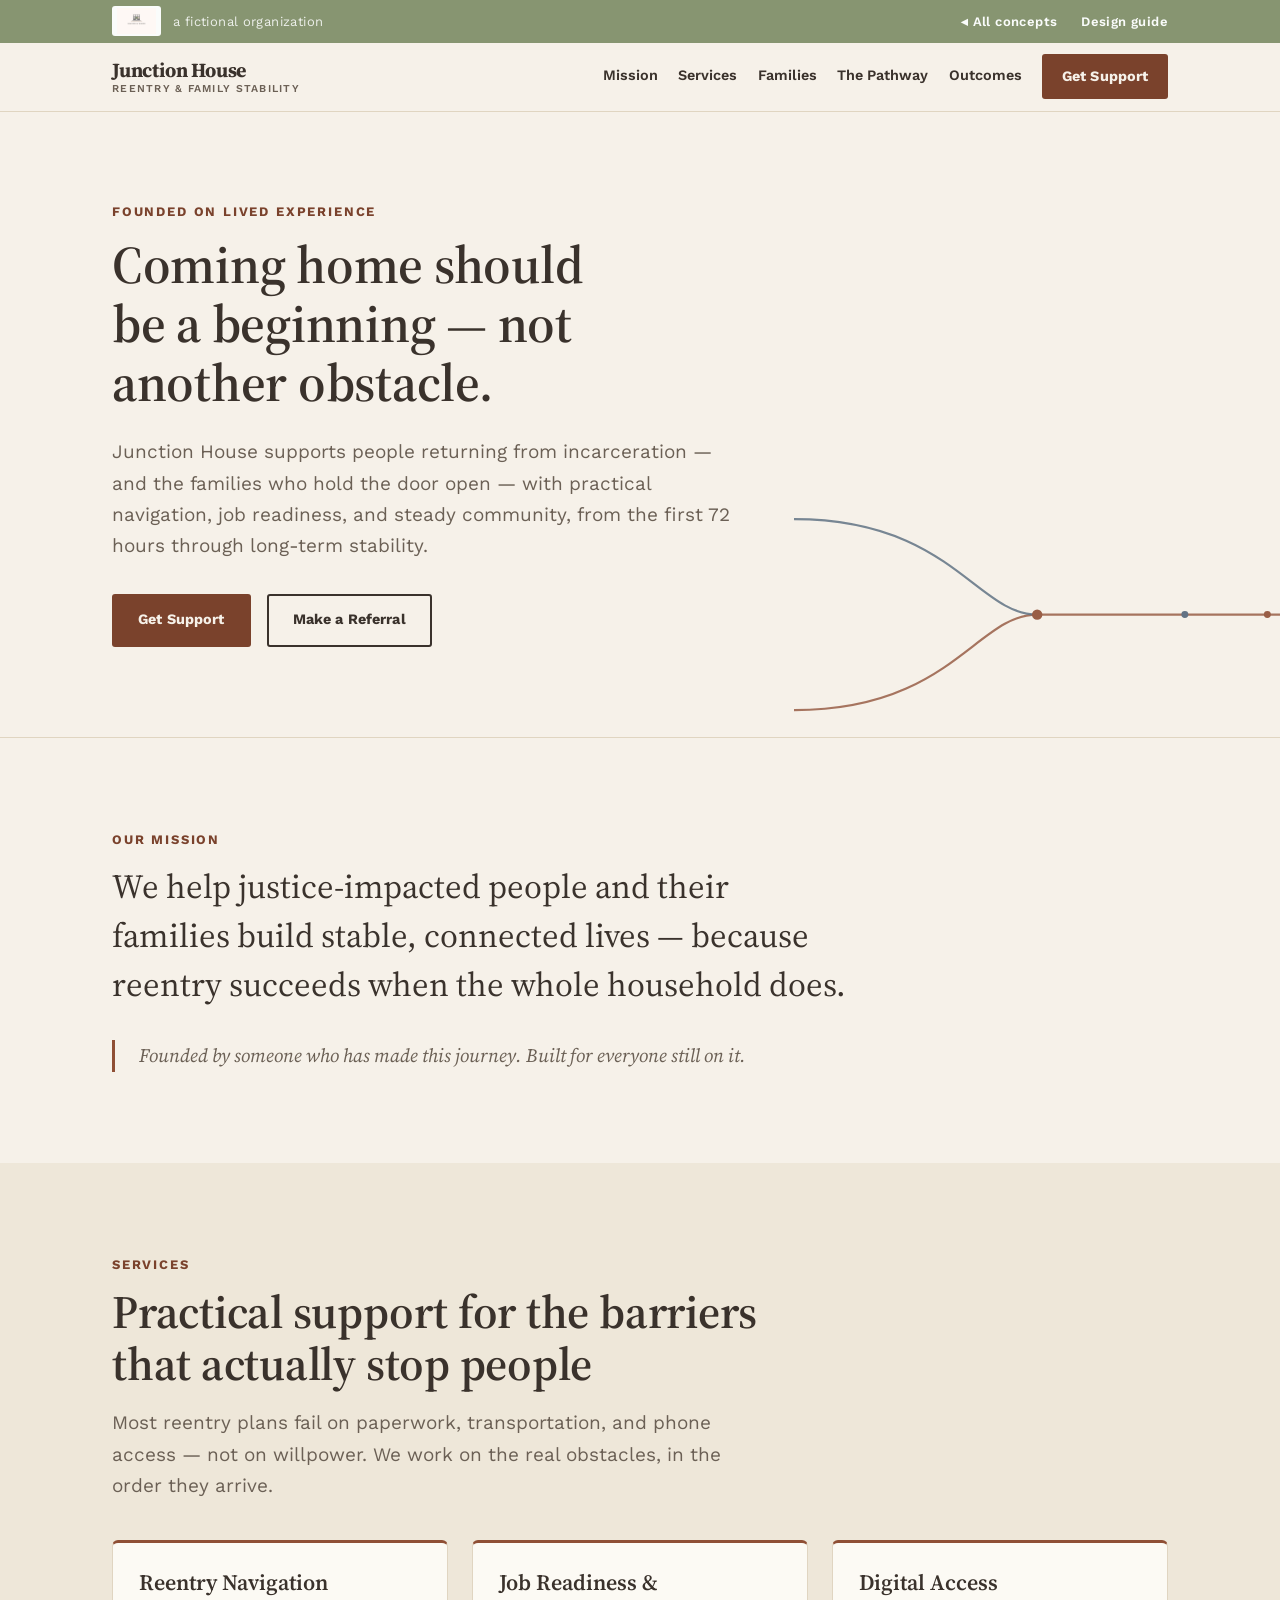
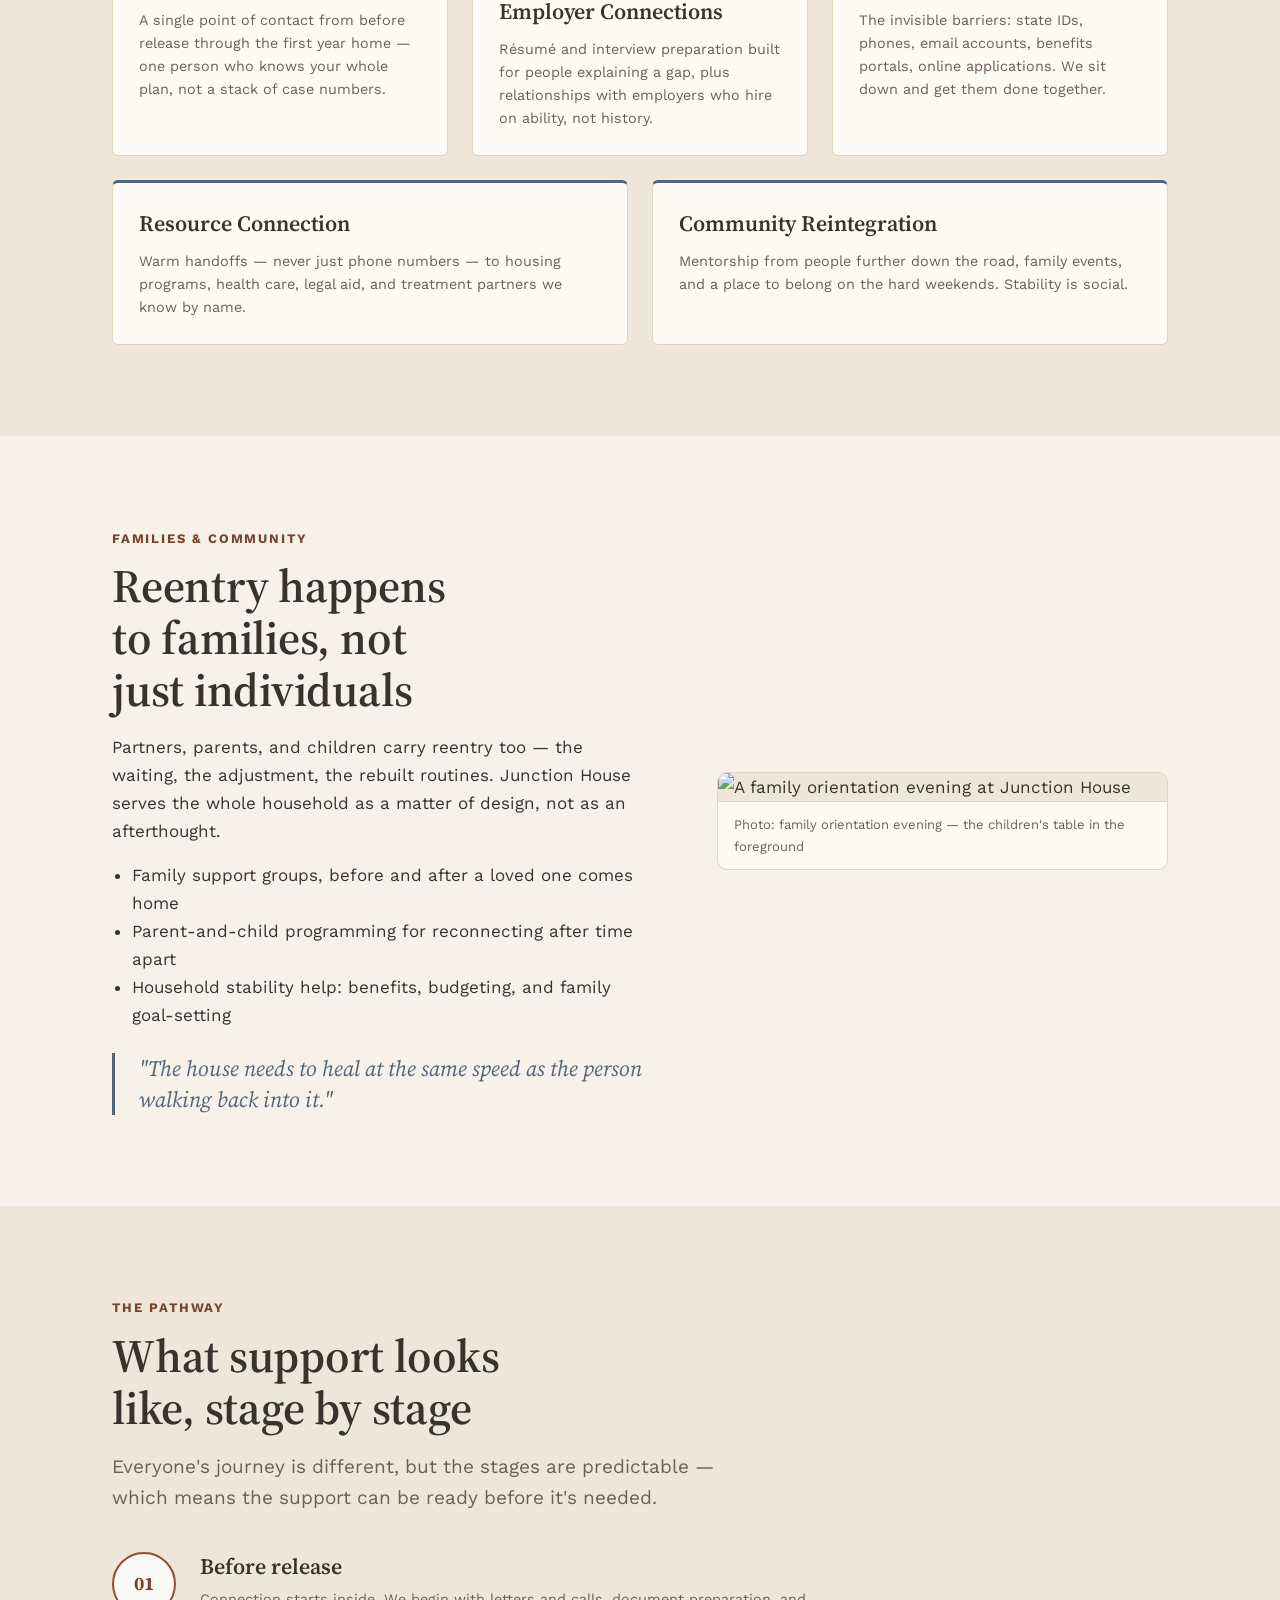
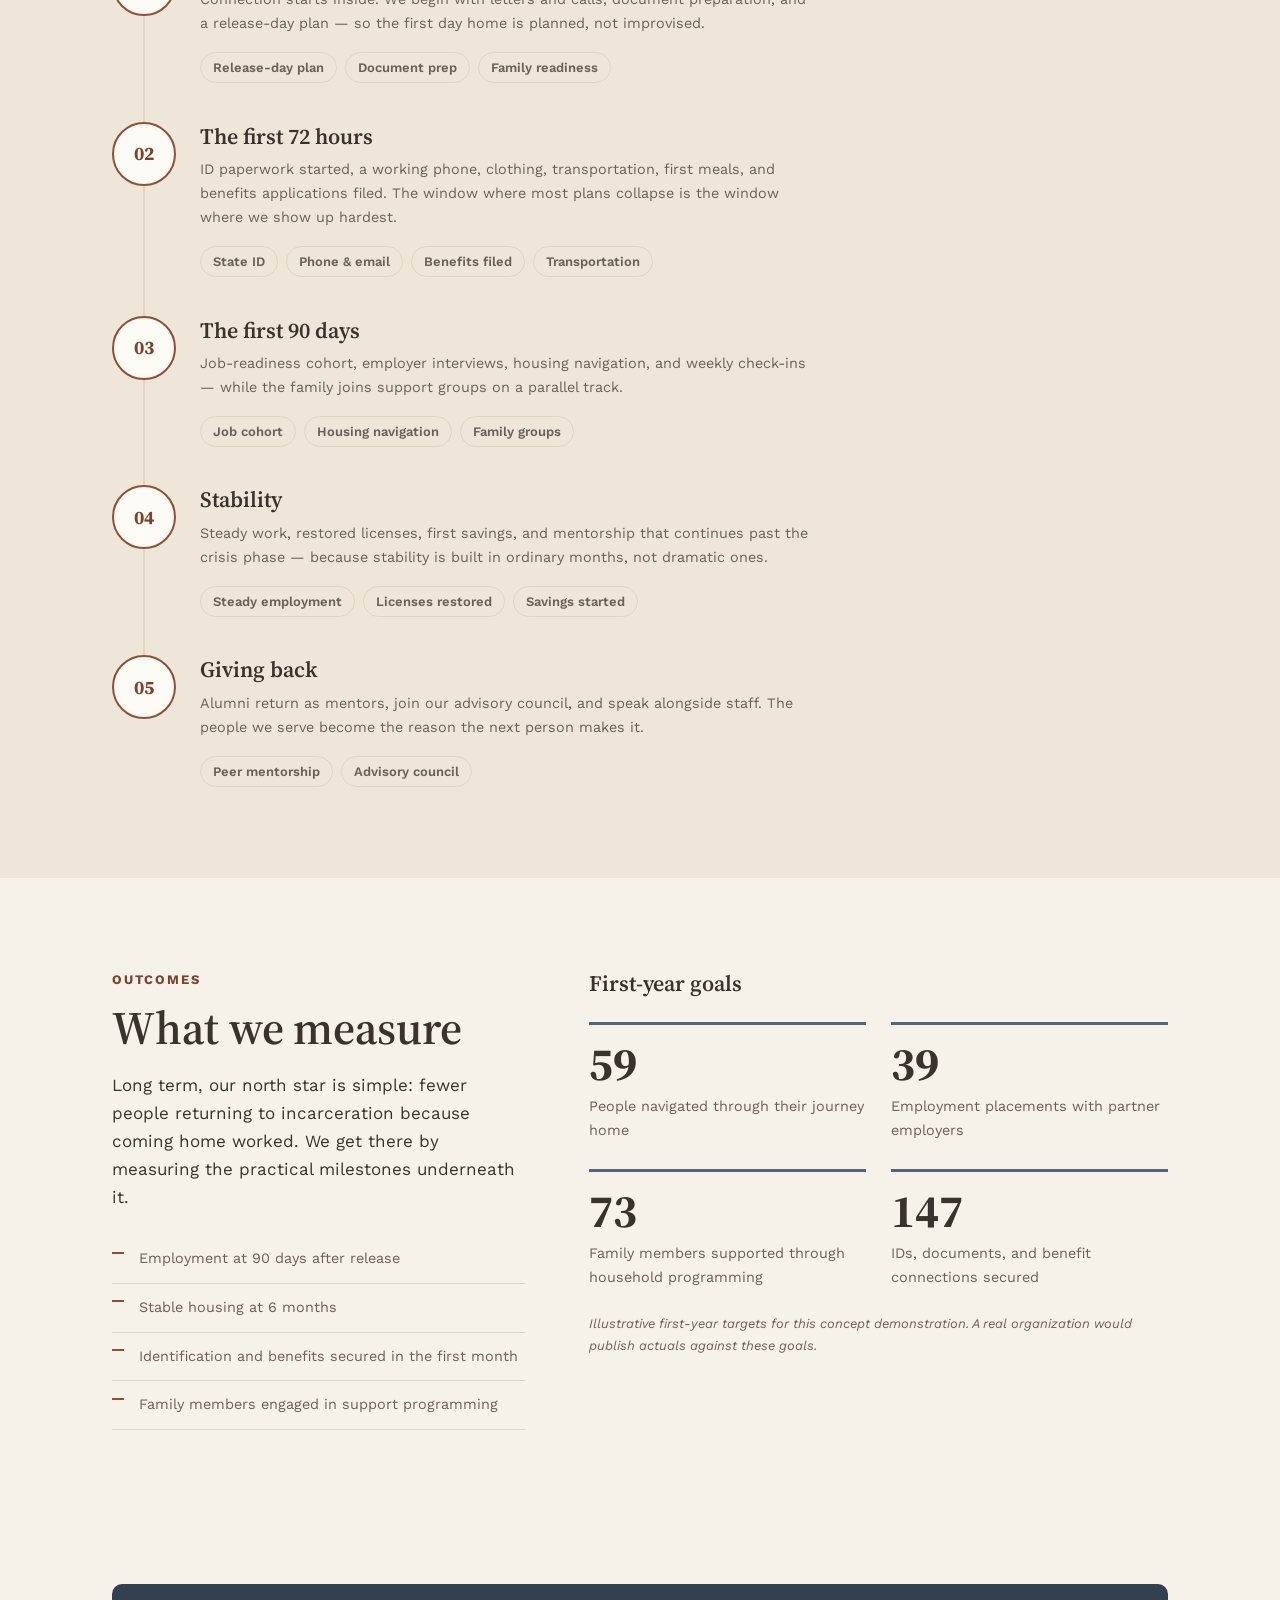
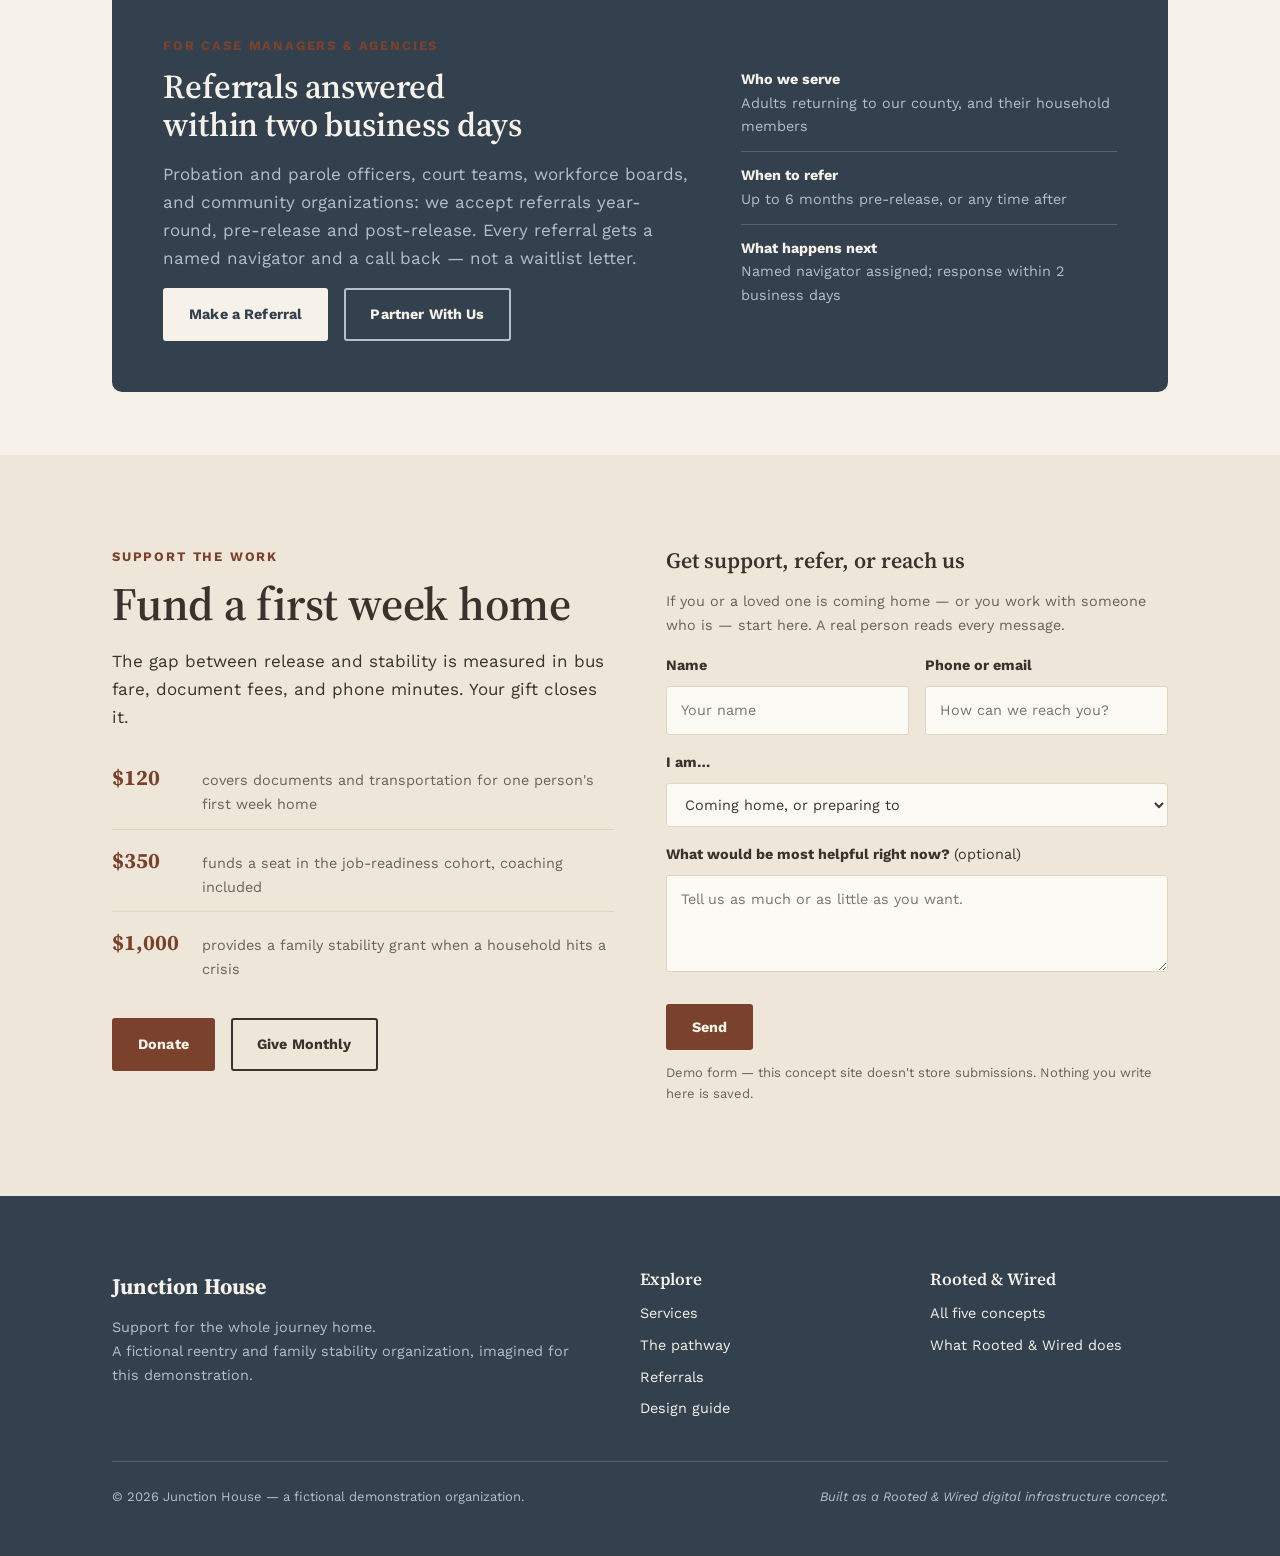
==== commit 69ca57fb: "Add favicon, 404 page, and social share meta tags - shared/favicon.svg: R&W signal-arc mark (3 arcs " ====
--- a/junction-house/index.html
+++ b/junction-house/index.html
@@ -5,6 +5,17 @@
 <meta name="viewport" content="width=device-width, initial-scale=1.0">
 <title>Junction House — Support for the whole journey home</title>
 <meta name="description" content="Reentry navigation, job readiness, and family stability support for justice-impacted people and the families who hold the door open. A Rooted & Wired digital infrastructure concept.">
+<link rel="icon" href="/shared/favicon.svg" type="image/svg+xml">
+<meta property="og:type" content="website">
+<meta property="og:url" content="https://rooted-wired-demos.netlify.app/junction-house/">
+<meta property="og:site_name" content="Rooted &amp; Wired">
+<meta property="og:title" content="Junction House — Support for the whole journey home">
+<meta property="og:description" content="Reentry navigation, job readiness, and family stability support for justice-impacted people and the families who hold the door open.">
+<meta property="og:image" content="https://images.unsplash.com/photo-1529156069898-49953e39b3ac?auto=format&fit=crop&w=1200&h=630&q=80">
+<meta name="twitter:card" content="summary_large_image">
+<meta name="twitter:title" content="Junction House — Support for the whole journey home">
+<meta name="twitter:description" content="Reentry navigation, job readiness, and family stability support for justice-impacted people and the families who hold the door open.">
+<meta name="twitter:image" content="https://images.unsplash.com/photo-1529156069898-49953e39b3ac?auto=format&fit=crop&w=1200&h=630&q=80">
 <link rel="preconnect" href="https://fonts.googleapis.com">
 <link rel="preconnect" href="https://fonts.gstatic.com" crossorigin>
 <link href="https://fonts.googleapis.com/css2?family=Source+Serif+4:ital,opsz,wght@0,8..60,400;0,8..60,600;0,8..60,700;1,8..60,400&family=Work+Sans:wght@400;600;700&display=swap" rel="stylesheet">
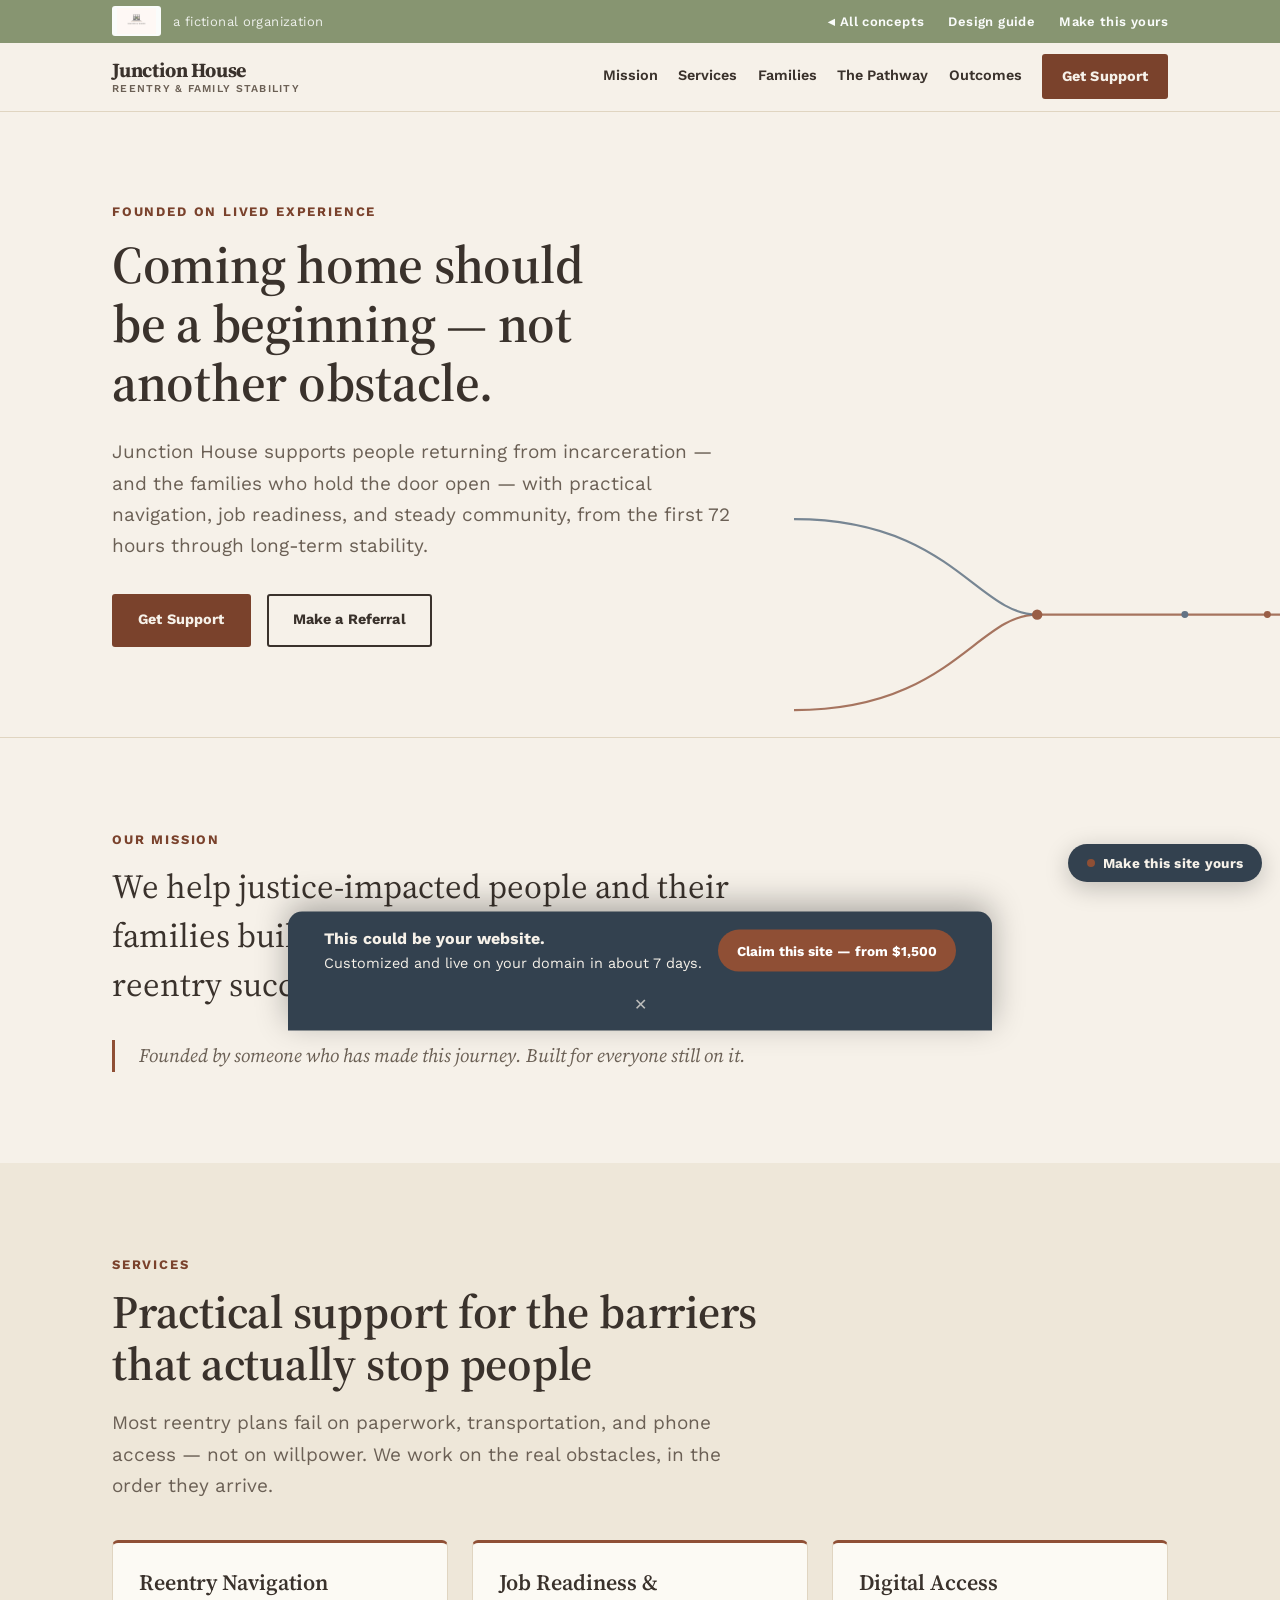
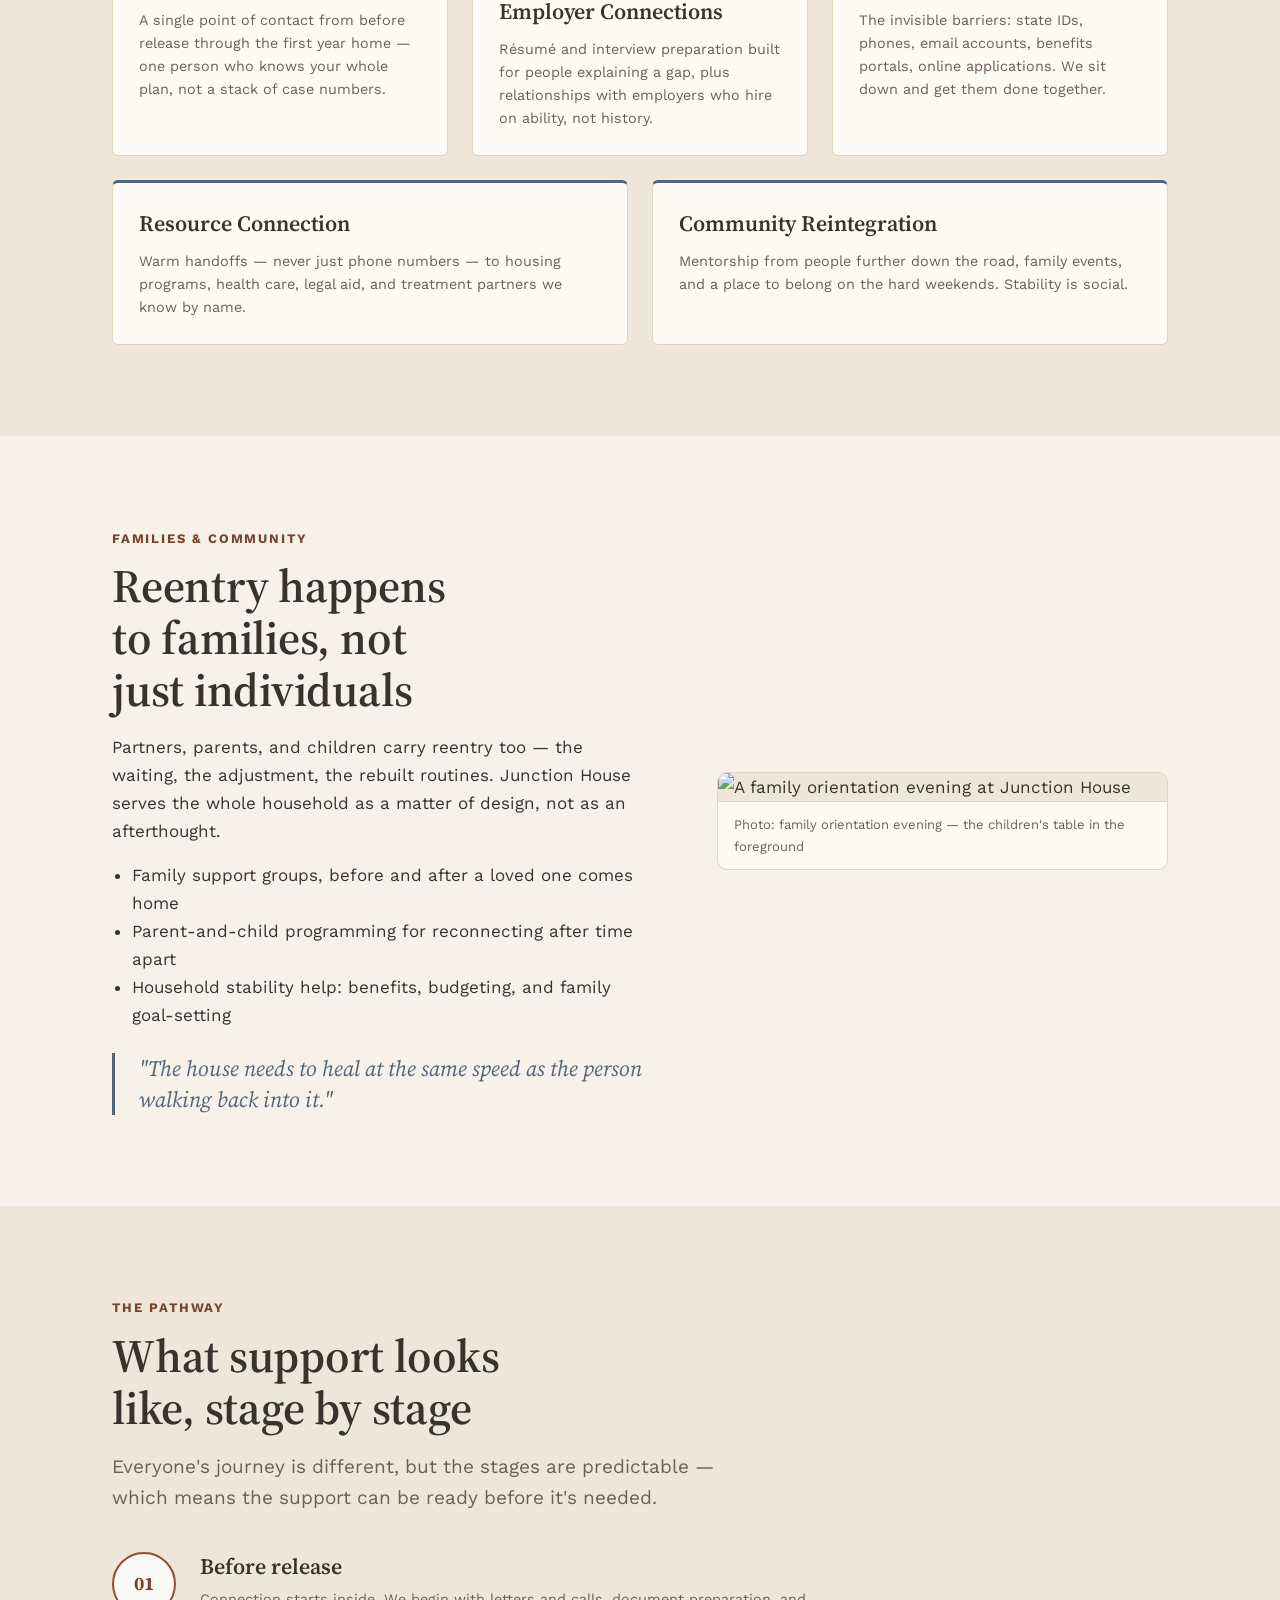
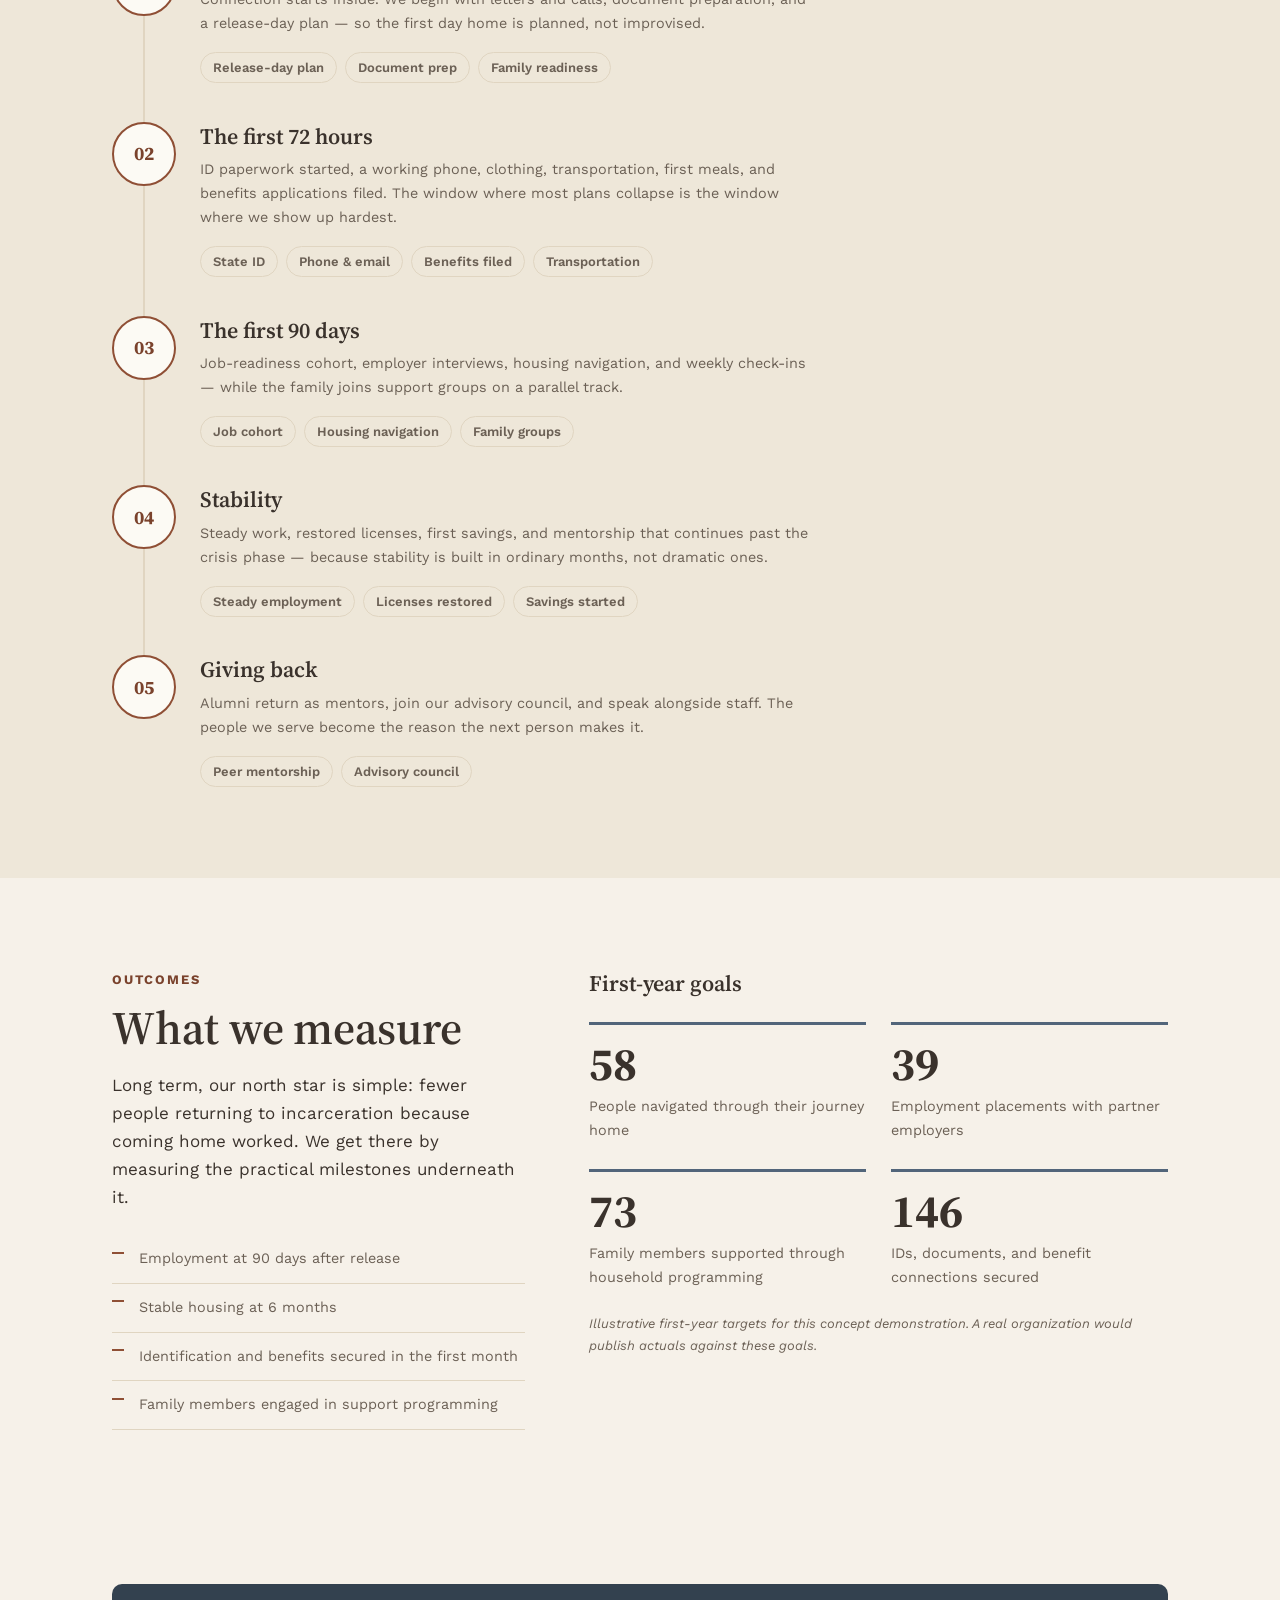
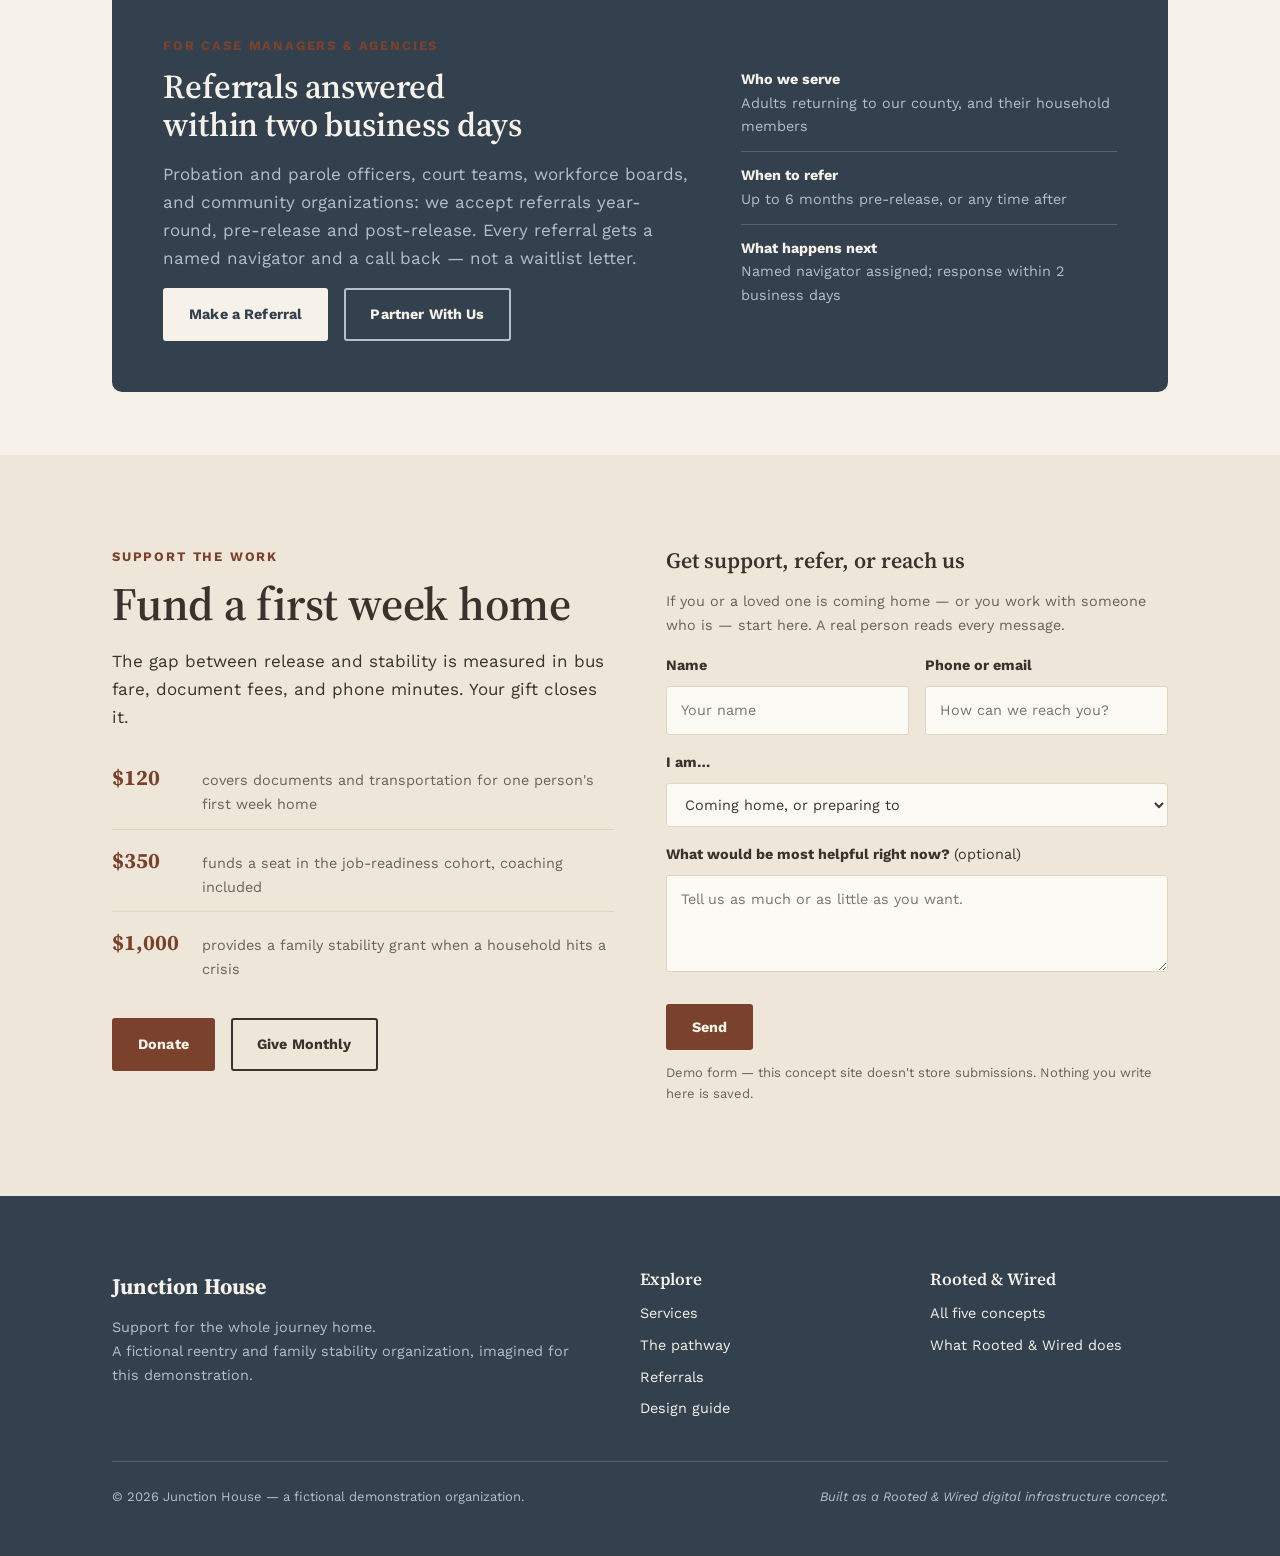
==== commit befd736b: "Add Claim This Site monetization flow + fix invisible dark-band buttons - Fix: .section--deep a:not(" ====
--- a/junction-house/index.html
+++ b/junction-house/index.html
@@ -22,6 +22,7 @@
 <link rel="stylesheet" href="../shared/tokens.css">
 <link rel="stylesheet" href="../shared/base.css">
 <link rel="stylesheet" href="theme.css">
+<link rel="stylesheet" href="../shared/claim.css">
 <noscript><style>[data-reveal]{opacity:1;transform:none}</style></noscript>
 </head>
 <body id="top">
@@ -33,13 +34,14 @@
     <span class="demo-strip__links">
       <a href="../index.html">◂ All concepts</a>
       <a href="guide.html">Design guide</a>
+      <a href="#" data-claim-open>Make this yours</a>
     </span>
   </div>
 </div>
 
 <header class="site-header">
   <div class="container">
-    <a class="brand" href="#top">Junction House<small>Reentry &amp; Family Stability</small></a>
+    <a class="brand" href="#top"><span data-org-name>Junction House<small>Reentry &amp; Family Stability</small></span></a>
     <button class="nav-toggle" aria-expanded="false" aria-controls="site-nav">Menu</button>
     <nav class="site-nav" id="site-nav" aria-label="Primary">
       <a href="#mission">Mission</a>
@@ -65,7 +67,7 @@
     </svg>
     <div class="container">
       <div class="jh-hero__inner">
-        <span class="eyebrow" data-reveal>Founded on lived experience</span>
+        <span class="eyebrow" data-reveal data-org-tagline>Founded on lived experience</span>
         <h1 data-reveal>Coming home should be a beginning — not another obstacle.</h1>
         <p class="lede" data-reveal>Junction House supports people returning from incarceration — and the families who hold the door open — with practical navigation, job readiness, and steady community, from the first 72 hours through long-term stability.</p>
         <div class="btn-row" data-reveal>
@@ -327,7 +329,7 @@
   <div class="container">
     <div class="footer-grid">
       <div>
-        <p class="footer-brand">Junction House</p>
+        <p class="footer-brand" data-org-name>Junction House</p>
         <p>Support for the whole journey home.<br>A fictional reentry and family stability organization, imagined for this demonstration.</p>
       </div>
       <div>
@@ -355,5 +357,6 @@
 </footer>
 
 <script src="../shared/site.js"></script>
+<script src="../shared/claim.js" defer data-site="junction-house" data-site-label="Junction House" data-claim-url="../claim.html"></script>
 </body>
 </html>
--- a/shared/base.css
+++ b/shared/base.css
@@ -133,7 +133,7 @@
   color: var(--deep-ink-2);
 }
 
-.section--deep a {
+.section--deep a:not(.btn) {
   color: var(--deep-ink);
 }
 
--- a/shared/claim.css
+++ b/shared/claim.css
@@ -0,0 +1,267 @@
+/* ============================================================
+   "Make It Yours" personalizer — shared across all demo sites
+   Consumes each site's own theme tokens so the panel feels native.
+   ============================================================ */
+
+.claim-fab {
+  position: fixed;
+  right: 1.1rem;
+  bottom: 1.1rem;
+  z-index: 90;
+  display: inline-flex;
+  align-items: center;
+  gap: 0.5rem;
+  border: none;
+  cursor: pointer;
+  font-family: var(--font-body, sans-serif);
+  font-size: 0.85rem;
+  font-weight: 700;
+  letter-spacing: 0.02em;
+  color: var(--deep-ink, #fff);
+  background: var(--deep, #333);
+  padding: 0.7rem 1.2rem;
+  border-radius: 100px;
+  box-shadow: 0 6px 24px rgba(0, 0, 0, 0.22);
+  transition: transform 0.2s ease, box-shadow 0.2s ease;
+}
+
+.claim-fab:hover {
+  transform: translateY(-2px);
+  box-shadow: 0 10px 28px rgba(0, 0, 0, 0.28);
+}
+
+.claim-fab__dot {
+  width: 8px;
+  height: 8px;
+  border-radius: 50%;
+  background: var(--accent, #c54c4a);
+  flex: none;
+}
+
+/* ---------- Panel ---------- */
+
+.claim-panel {
+  position: fixed;
+  right: 1.1rem;
+  bottom: 4.6rem;
+  z-index: 95;
+  width: min(21rem, calc(100vw - 2.2rem));
+  background: var(--panel, var(--ground, #fff));
+  color: var(--ink, #222);
+  border: 1px solid var(--line, rgba(0, 0, 0, 0.12));
+  border-radius: var(--radius-lg, 14px);
+  box-shadow: 0 18px 48px rgba(0, 0, 0, 0.25);
+  padding: 1.25rem 1.25rem 1.1rem;
+  font-family: var(--font-body, sans-serif);
+  opacity: 0;
+  transform: translateY(8px);
+  pointer-events: none;
+  transition: opacity 0.25s ease, transform 0.25s ease;
+}
+
+.claim-panel.is-open {
+  opacity: 1;
+  transform: none;
+  pointer-events: auto;
+}
+
+.claim-panel h3 {
+  font-family: var(--font-display, serif);
+  font-size: 1.15rem;
+  margin: 0 0 0.25rem;
+  color: var(--ink, #222);
+}
+
+.claim-panel__sub {
+  font-size: 0.8rem;
+  color: var(--ink-2, #666);
+  margin: 0 0 0.9rem;
+  line-height: 1.45;
+}
+
+.claim-panel__close {
+  position: absolute;
+  top: 0.6rem;
+  right: 0.7rem;
+  border: none;
+  background: none;
+  cursor: pointer;
+  font-size: 1.05rem;
+  line-height: 1;
+  color: var(--ink-2, #666);
+  padding: 0.25rem;
+}
+
+.claim-field {
+  margin-bottom: 0.7rem;
+}
+
+.claim-field label {
+  display: block;
+  font-size: 0.72rem;
+  font-weight: 700;
+  letter-spacing: 0.06em;
+  text-transform: uppercase;
+  color: var(--ink-2, #666);
+  margin-bottom: 0.25rem;
+}
+
+.claim-field input[type="text"] {
+  width: 100%;
+  box-sizing: border-box;
+  font-family: inherit;
+  font-size: 0.9rem;
+  color: var(--ink, #222);
+  background: var(--ground, #fff);
+  border: 1px solid var(--line, rgba(0, 0, 0, 0.15));
+  border-radius: var(--radius-sm, 6px);
+  padding: 0.55rem 0.65rem;
+}
+
+.claim-field input[type="text"]:focus-visible {
+  outline: 2px solid var(--accent, #c54c4a);
+  outline-offset: 1px;
+}
+
+.claim-colors {
+  display: flex;
+  gap: 0.7rem;
+}
+
+.claim-colors .claim-field {
+  flex: 1;
+}
+
+.claim-field input[type="color"] {
+  width: 100%;
+  height: 2.2rem;
+  padding: 2px;
+  border: 1px solid var(--line, rgba(0, 0, 0, 0.15));
+  border-radius: var(--radius-sm, 6px);
+  background: var(--ground, #fff);
+  cursor: pointer;
+}
+
+.claim-panel__actions {
+  display: flex;
+  gap: 0.5rem;
+  margin-top: 0.9rem;
+}
+
+.claim-btn {
+  flex: 1;
+  border: none;
+  cursor: pointer;
+  font-family: inherit;
+  font-size: 0.85rem;
+  font-weight: 700;
+  padding: 0.6rem 0.9rem;
+  border-radius: var(--radius-sm, 6px);
+  transition: filter 0.15s ease;
+}
+
+.claim-btn--apply {
+  background: var(--accent, #c54c4a);
+  color: #fff;
+}
+
+.claim-btn--apply:hover { filter: brightness(0.92); }
+
+.claim-btn--reset {
+  background: transparent;
+  color: var(--ink-2, #666);
+  border: 1px solid var(--line, rgba(0, 0, 0, 0.2));
+}
+
+.claim-panel__note {
+  font-size: 0.7rem;
+  color: var(--ink-2, #888);
+  margin: 0.7rem 0 0;
+  line-height: 1.4;
+}
+
+/* ---------- Post-personalization claim bar ---------- */
+
+.claim-bar {
+  position: fixed;
+  left: 50%;
+  bottom: 0;
+  transform: translate(-50%, 110%);
+  z-index: 92;
+  display: flex;
+  align-items: center;
+  gap: 1rem;
+  flex-wrap: wrap;
+  justify-content: center;
+  width: min(44rem, calc(100vw - 1.5rem));
+  background: var(--deep, #2c2c2c);
+  color: var(--deep-ink, #fff);
+  border-radius: 14px 14px 0 0;
+  padding: 0.85rem 1.4rem;
+  box-shadow: 0 -8px 32px rgba(0, 0, 0, 0.3);
+  font-family: var(--font-body, sans-serif);
+  transition: transform 0.35s ease;
+}
+
+.claim-bar.is-visible {
+  transform: translate(-50%, 0);
+}
+
+.claim-bar p {
+  margin: 0;
+  font-size: 0.9rem;
+}
+
+.claim-bar p strong {
+  display: block;
+  font-size: 1rem;
+}
+
+.claim-bar__cta {
+  flex: none;
+  display: inline-block;
+  background: var(--accent, #c54c4a);
+  color: #fff;
+  text-decoration: none;
+  font-size: 0.85rem;
+  font-weight: 700;
+  padding: 0.6rem 1.2rem;
+  border-radius: 100px;
+  white-space: nowrap;
+}
+
+.claim-bar__cta:hover { filter: brightness(0.92); }
+
+.claim-bar__dismiss {
+  border: none;
+  background: none;
+  color: inherit;
+  opacity: 0.7;
+  cursor: pointer;
+  font-size: 1rem;
+  padding: 0.2rem 0.4rem;
+}
+
+/* ---------- Small screens ---------- */
+
+@media (max-width: 40rem) {
+  .claim-panel {
+    right: 0.75rem;
+    left: 0.75rem;
+    width: auto;
+  }
+  .claim-bar {
+    gap: 0.6rem;
+    padding: 0.75rem 1rem;
+  }
+}
+
+/* ---------- Reduced motion ---------- */
+
+@media (prefers-reduced-motion: reduce) {
+  .claim-fab,
+  .claim-panel,
+  .claim-bar {
+    transition: none;
+  }
+}
